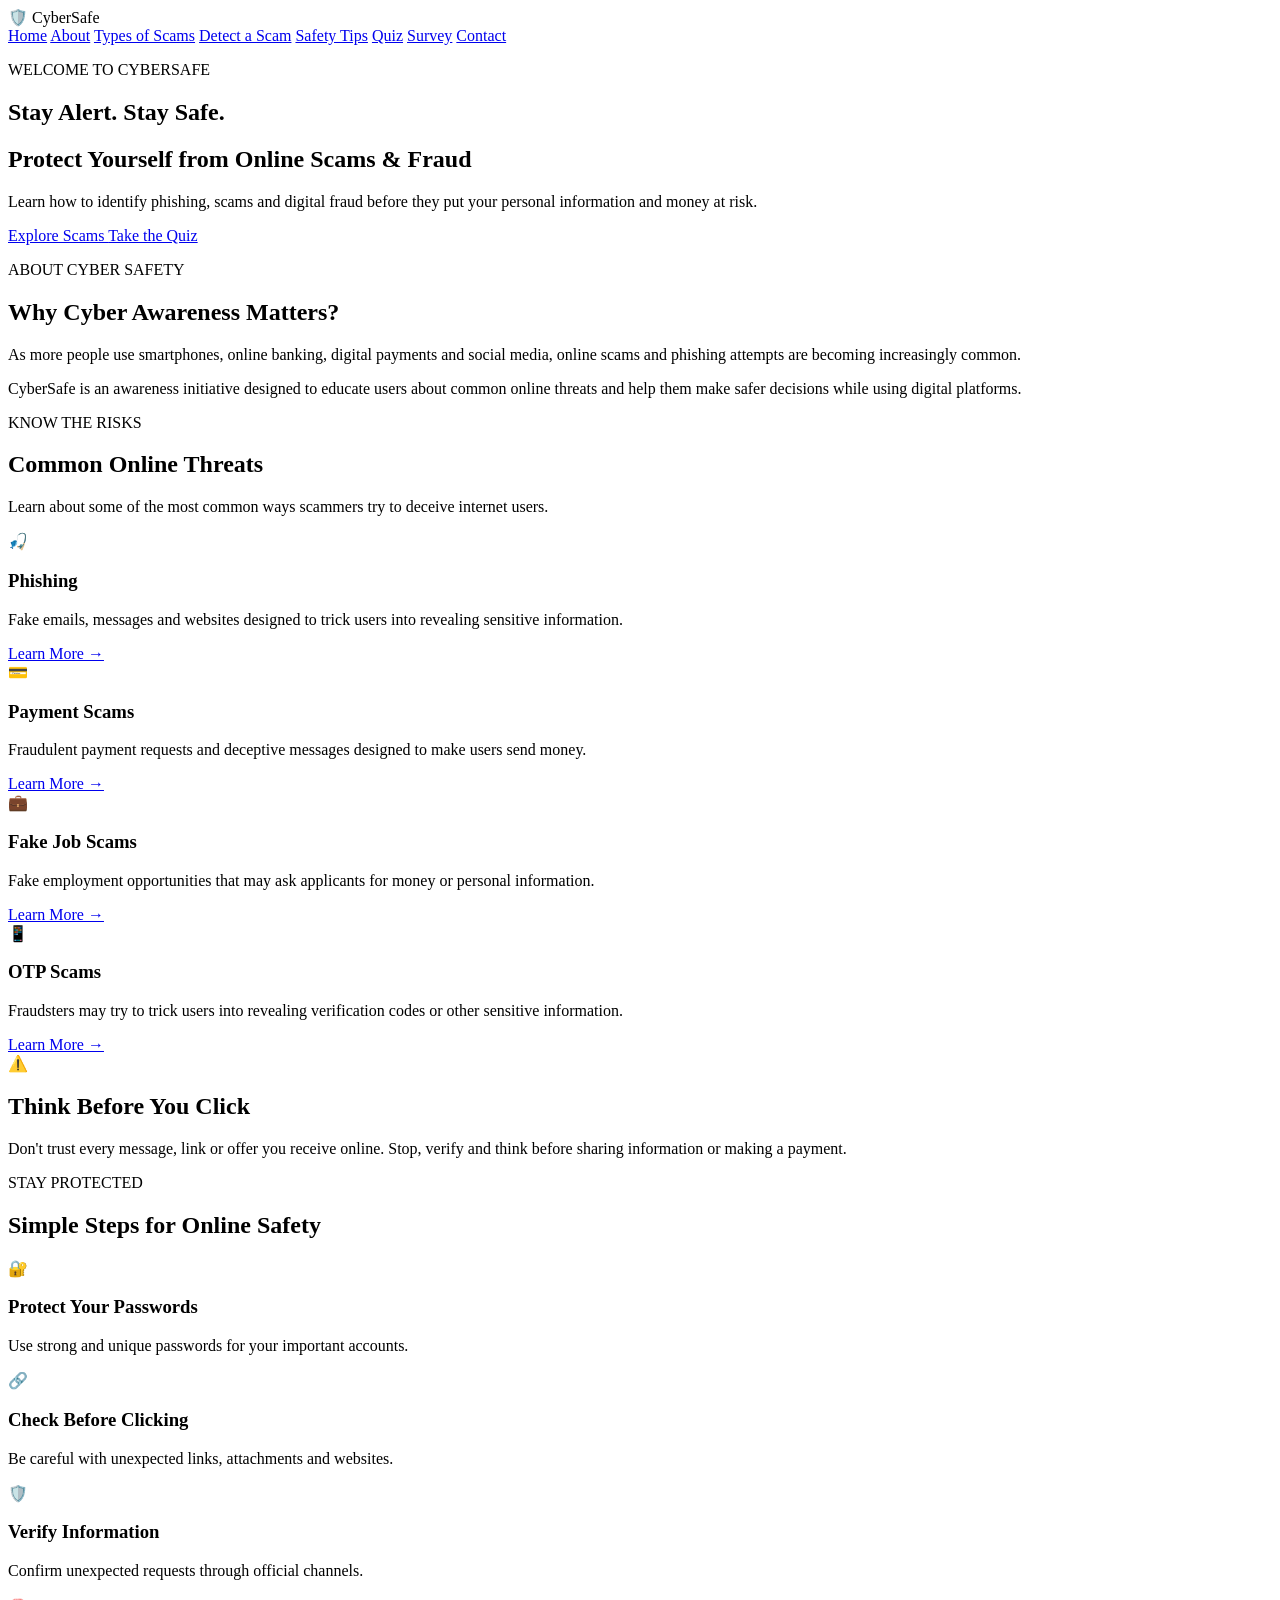
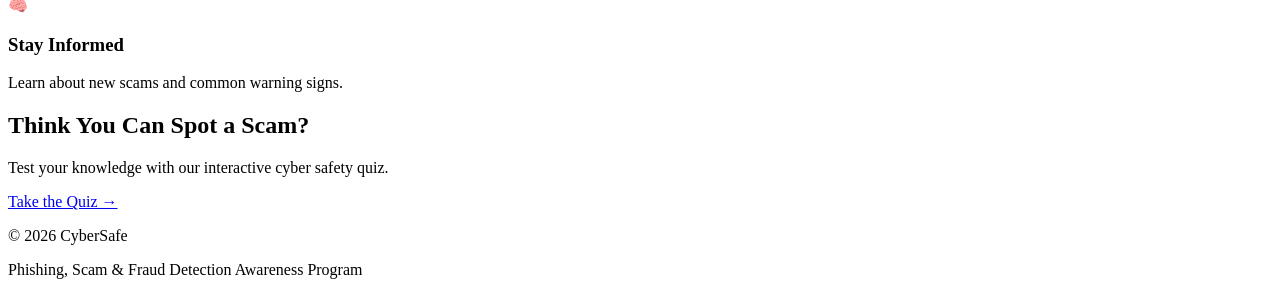
==== index.html @ 7691eb2a "Add files via upload" ====
<!DOCTYPE html>
<html>

<head>
    <title>CyberSafe - Online Fraud Awareness</title>

    <link rel="stylesheet" href="css/style.css">
</head>

<body>

    <!-- Navigation Bar -->

    <nav>

        <div class="logo">
            🛡️ CyberSafe
        </div>

        <div class="menu">

            <a href="index.html">Home</a>
            <a href="about.html">About</a>
            <a href="scams.html">Types of Scams</a>
            <a href="detect.html">Detect a Scam</a>
            <a href="safety.html">Safety Tips</a>
            <a href="quiz.html">Quiz</a>
            <a href="survey.html">Survey</a>
            <a href="contact.html">Contact</a>

        </div>

    </nav>


    <!-- Hero Section -->

    <section class="hero">

        <div class="hero-content">

            <p class="welcome-text">
                WELCOME TO CYBERSAFE
            </p>

            <h1>
                Stay Alert. Stay Safe.
            </h1>

            <h2>
                Protect Yourself from Online Scams & Fraud
            </h2>

            <p>
                Learn how to identify phishing, scams and digital fraud
                before they put your personal information and money at risk.
            </p>


            <div class="buttons">

                <a href="scams.html" class="btn">
                    Explore Scams
                </a>

                <a href="quiz.html" class="btn second-btn">
                    Take the Quiz
                </a>

            </div>

        </div>

    </section>



    <!-- Introduction -->

    <section class="intro">

        <p class="section-label">
            ABOUT CYBER SAFETY
        </p>

        <h2>
            Why Cyber Awareness Matters?
        </h2>

        <p>
            As more people use smartphones, online banking, digital payments
            and social media, online scams and phishing attempts are becoming
            increasingly common.
        </p>

        <p>
            CyberSafe is an awareness initiative designed to educate users
            about common online threats and help them make safer decisions
            while using digital platforms.
        </p>

    </section>



    <!-- Common Threats -->

    <section class="threat-section">

        <p class="section-label">
            KNOW THE RISKS
        </p>

        <h2>
            Common Online Threats
        </h2>

        <p class="section-description">
            Learn about some of the most common ways scammers try to deceive
            internet users.
        </p>


        <div class="threat-container">


            <div class="threat-card">

                <div class="threat-icon">
                    🎣
                </div>

                <h3>
                    Phishing
                </h3>

                <p>
                    Fake emails, messages and websites designed to trick
                    users into revealing sensitive information.
                </p>

                <a href="scams.html">
                    Learn More →
                </a>

            </div>



            <div class="threat-card">

                <div class="threat-icon">
                    💳
                </div>

                <h3>
                    Payment Scams
                </h3>

                <p>
                    Fraudulent payment requests and deceptive messages
                    designed to make users send money.
                </p>

                <a href="scams.html">
                    Learn More →
                </a>

            </div>



            <div class="threat-card">

                <div class="threat-icon">
                    💼
                </div>

                <h3>
                    Fake Job Scams
                </h3>

                <p>
                    Fake employment opportunities that may ask applicants
                    for money or personal information.
                </p>

                <a href="scams.html">
                    Learn More →
                </a>

            </div>



            <div class="threat-card">

                <div class="threat-icon">
                    📱
                </div>

                <h3>
                    OTP Scams
                </h3>

                <p>
                    Fraudsters may try to trick users into revealing
                    verification codes or other sensitive information.
                </p>

                <a href="scams.html">
                    Learn More →
                </a>

            </div>

        </div>

    </section>



    <!-- Warning Section -->

    <section class="warning-section">

        <div class="warning-content">

            <div class="warning-icon">
                ⚠️
            </div>

            <div>

                <h2>
                    Think Before You Click
                </h2>

                <p>
                    Don't trust every message, link or offer you receive
                    online. Stop, verify and think before sharing information
                    or making a payment.
                </p>

            </div>

        </div>

    </section>



    <!-- Safety Features -->

    <section class="features">

        <p class="section-label">
            STAY PROTECTED
        </p>

        <h2>
            Simple Steps for Online Safety
        </h2>


        <div class="feature-container">


            <div class="feature-card">

                <span>🔐</span>

                <h3>
                    Protect Your Passwords
                </h3>

                <p>
                    Use strong and unique passwords for your important accounts.
                </p>

            </div>



            <div class="feature-card">

                <span>🔗</span>

                <h3>
                    Check Before Clicking
                </h3>

                <p>
                    Be careful with unexpected links, attachments and websites.
                </p>

            </div>



            <div class="feature-card">

                <span>🛡️</span>

                <h3>
                    Verify Information
                </h3>

                <p>
                    Confirm unexpected requests through official channels.
                </p>

            </div>



            <div class="feature-card">

                <span>🧠</span>

                <h3>
                    Stay Informed
                </h3>

                <p>
                    Learn about new scams and common warning signs.
                </p>

            </div>

        </div>

    </section>



    <!-- Call To Action -->

    <section class="cta">

        <h2>
            Think You Can Spot a Scam?
        </h2>

        <p>
            Test your knowledge with our interactive cyber safety quiz.
        </p>

        <a href="quiz.html" class="btn">
            Take the Quiz →
        </a>

    </section>



    <!-- Footer -->

    <footer>

        <p>
            © 2026 CyberSafe
        </p>

        <p>
            Phishing, Scam & Fraud Detection Awareness Program
        </p>

    </footer>


</body>

</html>
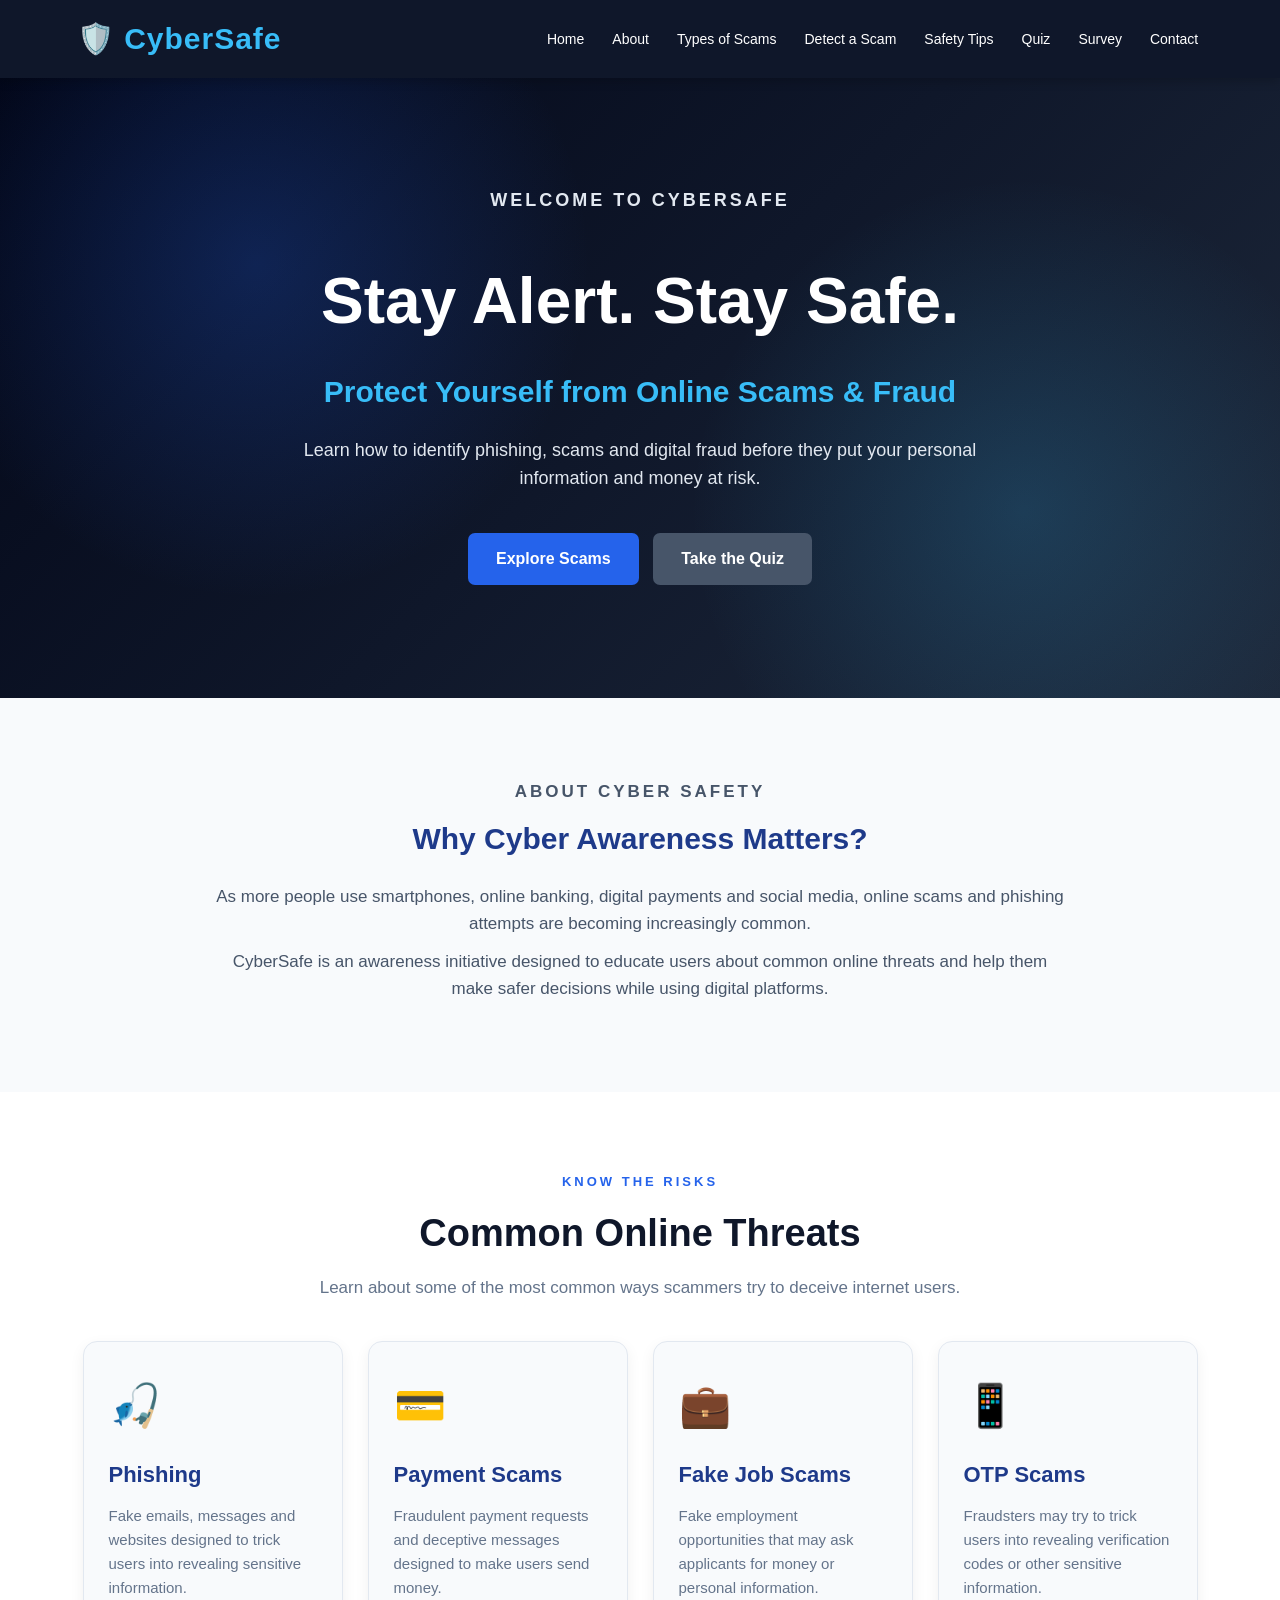
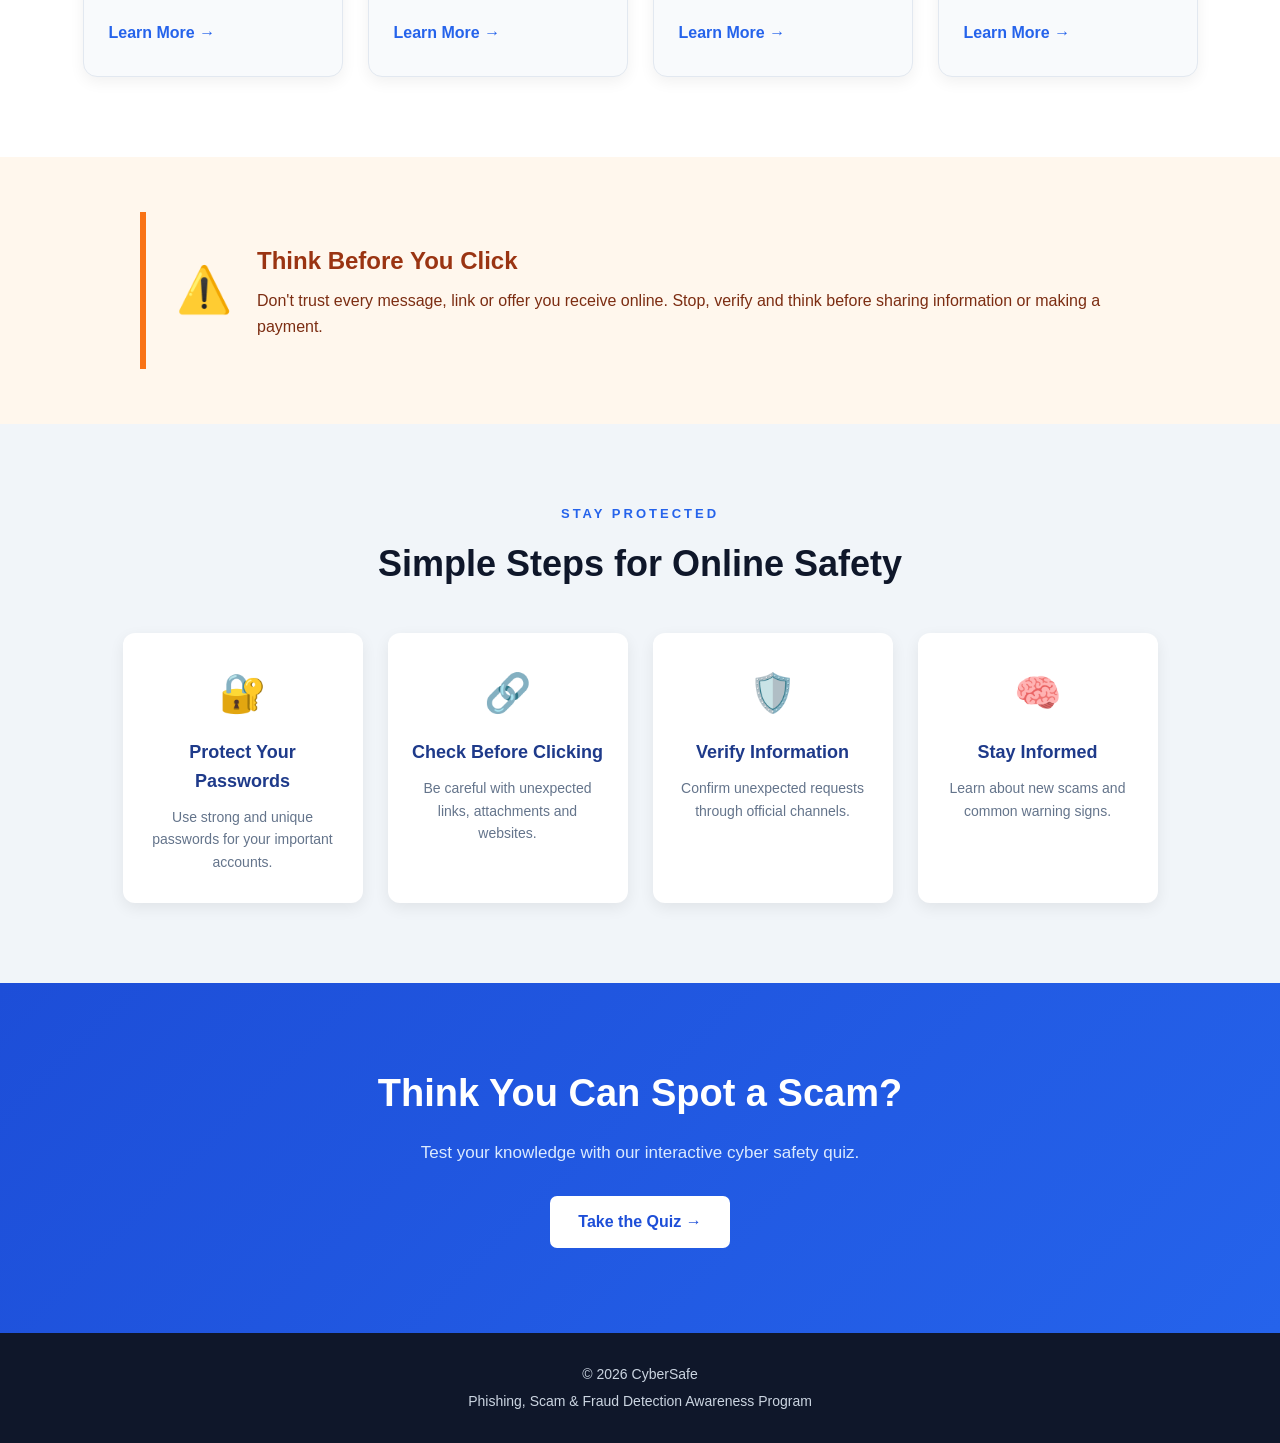
==== commit 231e634b: "Update index.html" ====
--- a/index.html
+++ b/index.html
@@ -1,10 +1,11 @@
 <!DOCTYPE html>
+
 <html>
 
 <head>
     <title>CyberSafe - Online Fraud Awareness</title>
 
-    <link rel="stylesheet" href="css/style.css">
+    <link rel="stylesheet" href="style.css">
 </head>
 
 <body>
@@ -371,4 +372,4 @@
 
 </body>
 
-</html>+</html>
--- a/style.css
+++ b/style.css
@@ -0,0 +1,1632 @@
+/* =====================================================
+   CYBERSAFE
+   PHISHING, SCAM & FRAUD DETECTION AWARENESS PROGRAM
+   MAIN STYLE SHEET
+   ===================================================== */
+
+
+/* =====================================================
+   1. GENERAL
+   ===================================================== */
+
+* {
+    margin: 0;
+    padding: 0;
+    box-sizing: border-box;
+}
+
+html {
+    scroll-behavior: smooth;
+}
+
+body {
+    font-family: Arial, sans-serif;
+    line-height: 1.6;
+    background-color: #f8fafc;
+    color: #1e293b;
+}
+
+a {
+    text-decoration: none;
+}
+
+button,
+input,
+textarea {
+    font-family: Arial, sans-serif;
+}
+
+
+/* =====================================================
+   2. NAVIGATION BAR
+   ===================================================== */
+
+nav {
+    width: 100%;
+    min-height: 75px;
+
+    display: flex;
+    justify-content: space-between;
+    align-items: center;
+
+    padding: 15px 6%;
+
+    background-color: #0f172a;
+
+    position: sticky;
+    top: 0;
+
+    z-index: 1000;
+
+    box-shadow: 0 3px 10px rgba(0, 0, 0, 0.2);
+}
+
+
+/* Logo */
+
+.logo {
+    font-size: 30px;
+    font-weight: bold;
+
+    color: #38bdf8;
+
+    letter-spacing: 1px;
+}
+
+
+/* Menu */
+
+.menu {
+    display: flex;
+    align-items: center;
+
+    gap: 18px;
+}
+
+.menu a {
+    color: white;
+
+    font-size: 14px;
+    font-weight: 500;
+
+    padding: 8px 5px;
+
+    transition: 0.3s;
+}
+
+.menu a:hover {
+    color: #38bdf8;
+}
+
+
+/* =====================================================
+   3. HOME PAGE - HERO
+   ===================================================== */
+
+.hero {
+    min-height: 620px;
+
+    display: flex;
+    justify-content: center;
+    align-items: center;
+
+    text-align: center;
+
+    padding: 60px 20px;
+
+    background:
+        radial-gradient(
+            circle at 20% 30%,
+            rgba(37, 99, 235, 0.25),
+            transparent 30%
+        ),
+        radial-gradient(
+            circle at 80% 70%,
+            rgba(56, 189, 248, 0.18),
+            transparent 30%
+        ),
+        linear-gradient(
+            135deg,
+            #020617,
+            #0f172a,
+            #1e293b
+        );
+}
+
+.hero-content {
+    max-width: 850px;
+    color: white;
+}
+
+
+/* Welcome Text */
+
+.welcome-text {
+    color: #38bdf8;
+
+    font-size: 14px;
+
+    font-weight: bold;
+
+    letter-spacing: 3px;
+
+    margin-bottom: 15px;
+}
+
+
+/* Hero Heading */
+
+.hero h1 {
+    font-size: 64px;
+
+    margin-bottom: 15px;
+
+    font-weight: 700;
+}
+
+.hero h2 {
+    font-size: 30px;
+
+    margin-bottom: 20px;
+
+    color: #38bdf8;
+}
+
+.hero p {
+    max-width: 700px;
+
+    margin: 0 auto 35px;
+
+    font-size: 18px;
+
+    color: #e2e8f0;
+}
+
+
+/* =====================================================
+   4. BUTTONS
+   ===================================================== */
+
+.buttons {
+    margin-top: 20px;
+}
+
+.btn {
+    display: inline-block;
+
+    padding: 13px 28px;
+
+    margin: 5px;
+
+    background-color: #2563eb;
+
+    color: white;
+
+    border-radius: 7px;
+
+    font-weight: bold;
+
+    transition: 0.3s;
+}
+
+.btn:hover {
+    background-color: #1d4ed8;
+
+    transform: translateY(-2px);
+}
+
+.second-btn {
+    background-color: #475569;
+}
+
+.second-btn:hover {
+    background-color: #334155;
+}
+
+
+/* =====================================================
+   5. INTRODUCTION SECTION
+   ===================================================== */
+
+.intro {
+    max-width: 1100px;
+
+    margin: auto;
+
+    padding: 80px 30px;
+
+    text-align: center;
+}
+
+.intro h1 {
+    font-size: 42px;
+
+    margin-bottom: 20px;
+
+    color: #0f172a;
+}
+
+.intro h2 {
+    font-size: 30px;
+
+    margin-bottom: 20px;
+
+    color: #1e3a8a;
+}
+
+.intro p {
+    max-width: 850px;
+
+    margin: 0 auto 10px;
+
+    font-size: 17px;
+
+    color: #475569;
+}
+
+
+/* Section Label */
+
+.section-label {
+    color: #2563eb;
+
+    font-size: 13px;
+
+    font-weight: bold;
+
+    letter-spacing: 3px;
+
+    margin-bottom: 10px;
+}
+
+
+/* =====================================================
+   6. HOME - COMMON THREATS
+   ===================================================== */
+
+.threat-section {
+    padding: 80px 6%;
+
+    text-align: center;
+
+    background-color: #ffffff;
+}
+
+.threat-section h2 {
+    font-size: 38px;
+
+    color: #0f172a;
+
+    margin-bottom: 10px;
+}
+
+.section-description {
+    color: #64748b;
+
+    margin-bottom: 40px;
+
+    font-size: 17px;
+}
+
+
+/* Threat Container */
+
+.threat-container {
+    max-width: 1200px;
+
+    margin: auto;
+
+    display: flex;
+
+    justify-content: center;
+
+    gap: 25px;
+
+    flex-wrap: wrap;
+}
+
+
+/* Threat Card */
+
+.threat-card {
+    width: 260px;
+
+    min-height: 300px;
+
+    padding: 30px 25px;
+
+    background-color: #f8fafc;
+
+    border: 1px solid #e2e8f0;
+
+    border-radius: 14px;
+
+    text-align: left;
+
+    transition: 0.3s;
+
+    box-shadow: 0 5px 15px rgba(0, 0, 0, 0.06);
+}
+
+.threat-card:hover {
+    transform: translateY(-10px);
+
+    border-color: #38bdf8;
+
+    box-shadow: 0 15px 30px rgba(0, 0, 0, 0.12);
+}
+
+.threat-icon {
+    font-size: 42px;
+
+    margin-bottom: 18px;
+}
+
+.threat-card h3 {
+    font-size: 22px;
+
+    color: #1e3a8a;
+
+    margin-bottom: 12px;
+}
+
+.threat-card p {
+    font-size: 15px;
+
+    color: #64748b;
+
+    margin-bottom: 20px;
+}
+
+.threat-card a {
+    color: #2563eb;
+
+    font-weight: bold;
+}
+
+.threat-card a:hover {
+    color: #1d4ed8;
+}
+
+
+/* =====================================================
+   7. HOME - WARNING SECTION
+   ===================================================== */
+
+.warning-section {
+    padding: 55px 8%;
+
+    background-color: #fff7ed;
+}
+
+.warning-content {
+    max-width: 1000px;
+
+    margin: auto;
+
+    display: flex;
+
+    align-items: center;
+
+    gap: 25px;
+
+    padding: 30px;
+
+    border-left: 6px solid #f97316;
+}
+
+.warning-icon {
+    font-size: 45px;
+}
+
+.warning-content h2 {
+    color: #9a3412;
+
+    margin-bottom: 8px;
+}
+
+.warning-content p {
+    color: #7c2d12;
+
+    font-size: 16px;
+}
+
+
+/* =====================================================
+   8. HOME - SAFETY FEATURES
+   ===================================================== */
+
+.features {
+    padding: 80px 6%;
+
+    text-align: center;
+
+    background-color: #f1f5f9;
+}
+
+.features h2 {
+    font-size: 36px;
+
+    color: #0f172a;
+
+    margin-bottom: 40px;
+}
+
+.feature-container {
+    max-width: 1100px;
+
+    margin: auto;
+
+    display: flex;
+
+    justify-content: center;
+
+    gap: 25px;
+
+    flex-wrap: wrap;
+}
+
+.feature-card {
+    width: 240px;
+
+    padding: 30px 20px;
+
+    background-color: white;
+
+    border-radius: 12px;
+
+    box-shadow: 0 5px 15px rgba(0, 0, 0, 0.07);
+
+    transition: 0.3s;
+}
+
+.feature-card:hover {
+    transform: translateY(-7px);
+}
+
+.feature-card span {
+    font-size: 38px;
+
+    display: block;
+
+    margin-bottom: 15px;
+}
+
+.feature-card h3 {
+    font-size: 18px;
+
+    color: #1e3a8a;
+
+    margin-bottom: 10px;
+}
+
+.feature-card p {
+    font-size: 14px;
+
+    color: #64748b;
+}
+
+
+/* =====================================================
+   9. CALL TO ACTION
+   ===================================================== */
+
+.cta {
+    padding: 80px 20px;
+
+    text-align: center;
+
+    background:
+        linear-gradient(
+            135deg,
+            #1d4ed8,
+            #2563eb
+        );
+
+    color: white;
+}
+
+.cta h2 {
+    font-size: 38px;
+
+    margin-bottom: 15px;
+}
+
+.cta p {
+    font-size: 17px;
+
+    margin-bottom: 25px;
+
+    color: #dbeafe;
+}
+
+.cta .btn {
+    background-color: white;
+
+    color: #1d4ed8;
+}
+
+.cta .btn:hover {
+    background-color: #e0f2fe;
+}
+
+
+/* =====================================================
+   10. INNER PAGE HEADER
+   ===================================================== */
+
+.page-header {
+    padding: 75px 20px;
+
+    text-align: center;
+
+    background:
+        linear-gradient(
+            135deg,
+            #0f172a,
+            #1e3a8a
+        );
+
+    color: white;
+}
+
+.page-header p:first-child {
+    color: #38bdf8;
+
+    font-size: 13px;
+
+    font-weight: bold;
+
+    letter-spacing: 3px;
+}
+
+.page-header h1 {
+    font-size: 45px;
+
+    margin: 15px 0;
+}
+
+.page-header p:last-child {
+    color: #dbeafe;
+
+    font-size: 17px;
+}
+
+
+/* =====================================================
+   11. ABOUT PAGE - OBJECTIVES
+   ===================================================== */
+
+.objective-list {
+    max-width: 1100px;
+
+    margin: 35px auto;
+
+    display: flex;
+
+    justify-content: center;
+
+    gap: 20px;
+
+    flex-wrap: wrap;
+}
+
+.objective-card {
+    width: 240px;
+
+    padding: 25px;
+
+    background-color: #f8fafc;
+
+    border-radius: 12px;
+
+    border: 1px solid #e2e8f0;
+
+    transition: 0.3s;
+}
+
+.objective-card:hover {
+    transform: translateY(-6px);
+
+    box-shadow: 0 10px 20px rgba(0, 0, 0, 0.1);
+}
+
+.objective-card span {
+    font-size: 35px;
+}
+
+.objective-card h3 {
+    color: #1e3a8a;
+
+    margin: 12px 0;
+}
+
+.objective-card p {
+    font-size: 14px;
+}
+
+
+/* =====================================================
+   12. TYPES OF SCAMS
+   ===================================================== */
+
+.scam-section {
+    max-width: 1200px;
+
+    margin: auto;
+
+    padding: 70px 20px;
+
+    display: grid;
+
+    grid-template-columns: repeat(2, 1fr);
+
+    gap: 25px;
+}
+
+.scam-card {
+    padding: 30px;
+
+    background-color: white;
+
+    border-radius: 14px;
+
+    border: 1px solid #e2e8f0;
+
+    box-shadow: 0 5px 15px rgba(0, 0, 0, 0.07);
+
+    transition: 0.3s;
+}
+
+.scam-card:hover {
+    transform: translateY(-6px);
+
+    border-color: #38bdf8;
+}
+
+.scam-icon {
+    font-size: 45px;
+
+    margin-bottom: 10px;
+}
+
+.scam-card h2 {
+    color: #1e3a8a;
+
+    margin-bottom: 20px;
+}
+
+.scam-card h3 {
+    color: #334155;
+
+    margin-top: 15px;
+
+    margin-bottom: 7px;
+}
+
+.scam-card p {
+    color: #64748b;
+}
+
+.scam-card ul {
+    padding-left: 20px;
+
+    color: #64748b;
+}
+
+.scam-card li {
+    margin: 7px 0;
+}
+
+
+/* =====================================================
+   13. SCAM DETECTOR
+   ===================================================== */
+
+.detector-section {
+    max-width: 1100px;
+
+    margin: auto;
+
+    padding: 70px 20px;
+
+    display: grid;
+
+    grid-template-columns: 2fr 1fr;
+
+    gap: 30px;
+}
+
+.detector-box {
+    background-color: white;
+
+    padding: 35px;
+
+    border-radius: 14px;
+
+    box-shadow: 0 8px 25px rgba(0, 0, 0, 0.08);
+}
+
+.message-label {
+    color: #2563eb;
+
+    font-weight: bold;
+
+    margin-bottom: 15px;
+}
+
+.fake-message {
+    padding: 25px;
+
+    background-color: #f8fafc;
+
+    border: 1px solid #cbd5e1;
+
+    border-radius: 10px;
+
+    margin-bottom: 25px;
+}
+
+.fake-message p {
+    margin-bottom: 10px;
+}
+
+.fake-link {
+    color: #dc2626;
+
+    font-weight: bold;
+}
+
+.detector-buttons {
+    display: flex;
+
+    gap: 15px;
+}
+
+.detector-buttons button {
+    padding: 13px 25px;
+
+    border: none;
+
+    border-radius: 7px;
+
+    cursor: pointer;
+
+    font-weight: bold;
+
+    background-color: #2563eb;
+
+    color: white;
+
+    transition: 0.3s;
+}
+
+.detector-buttons button:hover {
+    background-color: #1d4ed8;
+
+    transform: translateY(-2px);
+}
+
+#detector-result {
+    margin-top: 25px;
+}
+
+.correct-result,
+.wrong-result {
+    padding: 18px;
+
+    border-radius: 8px;
+
+    font-weight: bold;
+}
+
+.correct-result {
+    background-color: #dcfce7;
+
+    color: #166534;
+}
+
+.wrong-result {
+    background-color: #fee2e2;
+
+    color: #991b1b;
+}
+
+
+/* Warning List */
+
+.warning-list {
+    padding: 30px;
+
+    background-color: #fff7ed;
+
+    border-radius: 14px;
+}
+
+.warning-list h2 {
+    color: #9a3412;
+
+    margin-bottom: 20px;
+}
+
+.warning-item {
+    padding: 12px;
+
+    margin: 10px 0;
+
+    background-color: white;
+
+    border-radius: 7px;
+}
+
+
+/* =====================================================
+   14. SAFETY TIPS
+   ===================================================== */
+
+.safety-section {
+    max-width: 1100px;
+
+    margin: auto;
+
+    padding: 70px 20px;
+
+    display: grid;
+
+    grid-template-columns: repeat(3, 1fr);
+
+    gap: 25px;
+}
+
+.safety-card {
+    padding: 30px;
+
+    background-color: white;
+
+    border-radius: 14px;
+
+    text-align: center;
+
+    border: 1px solid #e2e8f0;
+
+    box-shadow: 0 5px 15px rgba(0, 0, 0, 0.06);
+
+    transition: 0.3s;
+}
+
+.safety-card:hover {
+    transform: translateY(-7px);
+
+    border-color: #38bdf8;
+}
+
+.safety-card span {
+    font-size: 42px;
+}
+
+.safety-card h2 {
+    font-size: 20px;
+
+    color: #1e3a8a;
+
+    margin: 15px 0;
+}
+
+.safety-card p {
+    color: #64748b;
+}
+
+
+/* =====================================================
+   15. DO & DON'T
+   ===================================================== */
+
+.do-dont-section {
+    max-width: 1000px;
+
+    margin: auto;
+
+    padding: 50px 20px 80px;
+
+    display: grid;
+
+    grid-template-columns: 1fr 1fr;
+
+    gap: 25px;
+}
+
+.do-box,
+.dont-box {
+    padding: 30px;
+
+    border-radius: 12px;
+}
+
+.do-box {
+    background-color: #ecfdf5;
+}
+
+.dont-box {
+    background-color: #fef2f2;
+}
+
+.do-box h2 {
+    color: #166534;
+}
+
+.dont-box h2 {
+    color: #991b1b;
+}
+
+.do-box li,
+.dont-box li {
+    margin: 12px 0;
+}
+
+
+/* =====================================================
+   16. QUIZ
+   ===================================================== */
+
+.quiz-section {
+    padding: 70px 20px;
+}
+
+.quiz-container {
+    max-width: 800px;
+
+    margin: auto;
+}
+
+.question {
+    background-color: white;
+
+    padding: 30px;
+
+    margin-bottom: 25px;
+
+    border-radius: 12px;
+
+    box-shadow: 0 5px 15px rgba(0, 0, 0, 0.07);
+}
+
+.question h2 {
+    font-size: 21px;
+
+    color: #1e3a8a;
+
+    margin-bottom: 20px;
+}
+
+.question label {
+    display: block;
+
+    padding: 13px;
+
+    margin: 8px 0;
+
+    background-color: #f8fafc;
+
+    border-radius: 7px;
+
+    cursor: pointer;
+
+    transition: 0.3s;
+}
+
+.question label:hover {
+    background-color: #e0f2fe;
+}
+
+.question input {
+    margin-right: 10px;
+}
+
+.quiz-submit {
+    width: 100%;
+
+    padding: 15px;
+
+    border: none;
+
+    border-radius: 8px;
+
+    background-color: #2563eb;
+
+    color: white;
+
+    font-size: 17px;
+
+    font-weight: bold;
+
+    cursor: pointer;
+
+    transition: 0.3s;
+}
+
+.quiz-submit:hover {
+    background-color: #1d4ed8;
+
+    transform: translateY(-2px);
+}
+
+#quiz-result {
+    margin-top: 30px;
+
+    padding: 30px;
+
+    background-color: #eff6ff;
+
+    border-radius: 12px;
+
+    text-align: center;
+
+    color: #1e3a8a;
+}
+
+
+/* =====================================================
+   17. OLD / SIMPLE QUIZ SUPPORT
+   ===================================================== */
+
+.quiz-box {
+    max-width: 750px;
+
+    margin: 30px auto;
+
+    padding: 35px;
+
+    background-color: white;
+
+    border-radius: 12px;
+
+    box-shadow: 0 8px 25px rgba(0, 0, 0, 0.1);
+
+    text-align: left;
+}
+
+.quiz-box h3 {
+    color: #1e3a8a;
+
+    font-size: 25px;
+
+    margin-bottom: 15px;
+}
+
+.quiz-box p {
+    margin-bottom: 20px;
+}
+
+.quiz-box button {
+    display: block;
+
+    width: 100%;
+
+    padding: 13px;
+
+    margin: 12px 0;
+
+    border: none;
+
+    border-radius: 6px;
+
+    background-color: #2563eb;
+
+    color: white;
+
+    font-size: 15px;
+
+    cursor: pointer;
+
+    transition: 0.3s;
+}
+
+.quiz-box button:hover {
+    background-color: #1d4ed8;
+
+    transform: translateX(4px);
+}
+
+#result {
+    margin-top: 25px;
+
+    padding: 15px;
+
+    border-radius: 6px;
+
+    font-weight: bold;
+
+    background-color: #f1f5f9;
+}
+
+
+/* =====================================================
+   18. SURVEY
+   ===================================================== */
+
+.survey-section {
+    padding: 80px 20px;
+}
+
+.survey-box {
+    max-width: 750px;
+
+    margin: auto;
+
+    padding: 50px;
+
+    text-align: center;
+
+    background-color: white;
+
+    border-radius: 15px;
+
+    box-shadow: 0 8px 25px rgba(0, 0, 0, 0.08);
+}
+
+.survey-icon {
+    font-size: 55px;
+
+    margin-bottom: 15px;
+}
+
+.survey-box h2 {
+    color: #1e3a8a;
+
+    margin-bottom: 15px;
+}
+
+.survey-box p {
+    color: #64748b;
+
+    margin-bottom: 15px;
+}
+
+
+/* =====================================================
+   19. CONTACT
+   ===================================================== */
+
+.contact-section {
+    max-width: 1100px;
+
+    margin: auto;
+
+    padding: 70px 20px;
+
+    display: grid;
+
+    grid-template-columns: 1fr 1fr;
+
+    gap: 40px;
+}
+
+.contact-info {
+    padding: 30px;
+}
+
+.contact-info h2 {
+    color: #1e3a8a;
+
+    margin-bottom: 20px;
+}
+
+.contact-info > p {
+    color: #64748b;
+
+    margin-bottom: 30px;
+}
+
+.contact-item {
+    padding: 20px;
+
+    margin: 15px 0;
+
+    background-color: #f8fafc;
+
+    border-radius: 10px;
+}
+
+.contact-item strong {
+    display: block;
+
+    margin: 5px 0;
+
+    color: #334155;
+}
+
+.contact-item p {
+    color: #64748b;
+
+    font-size: 14px;
+}
+
+.contact-form {
+    margin: 0;
+
+    width: 100%;
+}
+
+
+/* =====================================================
+   20. GENERAL FORM
+   ===================================================== */
+
+form {
+    max-width: 650px;
+
+    margin: 30px auto;
+
+    padding: 35px;
+
+    background-color: white;
+
+    border-radius: 12px;
+
+    box-shadow: 0 8px 25px rgba(0, 0, 0, 0.1);
+
+    text-align: left;
+}
+
+form label {
+    display: block;
+
+    font-weight: bold;
+
+    color: #334155;
+
+    margin-top: 12px;
+}
+
+form input,
+form textarea {
+    width: 100%;
+
+    padding: 12px;
+
+    margin-top: 7px;
+
+    border: 1px solid #cbd5e1;
+
+    border-radius: 6px;
+
+    font-size: 15px;
+
+    outline: none;
+
+    transition: 0.3s;
+}
+
+form input:focus,
+form textarea:focus {
+    border-color: #2563eb;
+
+    box-shadow: 0 0 5px rgba(37, 99, 235, 0.2);
+}
+
+form textarea {
+    resize: vertical;
+}
+
+form button {
+    padding: 12px 25px;
+
+    margin-top: 20px;
+
+    border: none;
+
+    border-radius: 6px;
+
+    background-color: #2563eb;
+
+    color: white;
+
+    font-size: 15px;
+
+    font-weight: bold;
+
+    cursor: pointer;
+
+    transition: 0.3s;
+}
+
+form button:hover {
+    background-color: #1d4ed8;
+}
+
+
+/* =====================================================
+   21. FOOTER
+   ===================================================== */
+
+footer {
+    padding: 25px 15px;
+
+    text-align: center;
+
+    background-color: #0f172a;
+
+    color: #cbd5e1;
+
+    font-size: 14px;
+}
+
+footer p {
+    margin: 5px 0;
+}
+
+
+/* =====================================================
+   22. RESPONSIVE - TABLET
+   ===================================================== */
+
+@media (max-width: 1000px) {
+
+    nav {
+        flex-direction: column;
+
+        gap: 15px;
+
+        padding: 18px 20px;
+    }
+
+    .menu {
+        flex-wrap: wrap;
+
+        justify-content: center;
+
+        gap: 10px;
+    }
+
+    .hero h1 {
+        font-size: 48px;
+    }
+
+    .hero h2 {
+        font-size: 25px;
+    }
+
+    .scam-section {
+        grid-template-columns: 1fr;
+    }
+
+    .safety-section {
+        grid-template-columns: repeat(2, 1fr);
+    }
+
+    .contact-section {
+        grid-template-columns: 1fr;
+    }
+}
+
+
+/* =====================================================
+   23. RESPONSIVE - MOBILE
+   ===================================================== */
+
+@media (max-width: 600px) {
+
+    nav {
+        position: relative;
+
+        padding: 18px 15px;
+    }
+
+    .logo {
+        font-size: 26px;
+    }
+
+    .menu {
+        flex-direction: column;
+
+        width: 100%;
+
+        gap: 5px;
+    }
+
+    .menu a {
+        display: block;
+
+        width: 100%;
+
+        text-align: center;
+
+        padding: 7px;
+    }
+
+
+    /* Hero */
+
+    .hero {
+        min-height: 500px;
+
+        padding: 40px 20px;
+    }
+
+    .hero h1 {
+        font-size: 40px;
+    }
+
+    .hero h2 {
+        font-size: 22px;
+    }
+
+    .hero p {
+        font-size: 16px;
+    }
+
+
+    /* Buttons */
+
+    .btn {
+        display: block;
+
+        max-width: 250px;
+
+        margin: 10px auto;
+    }
+
+
+    /* Intro */
+
+    .intro {
+        padding: 55px 20px;
+    }
+
+    .intro h1 {
+        font-size: 32px;
+    }
+
+    .intro h2 {
+        font-size: 25px;
+    }
+
+
+    /* Threats */
+
+    .threat-section {
+        padding: 60px 20px;
+    }
+
+    .threat-section h2 {
+        font-size: 30px;
+    }
+
+    .threat-card {
+        width: 100%;
+
+        max-width: 350px;
+    }
+
+
+    /* Warning */
+
+    .warning-content {
+        flex-direction: column;
+
+        text-align: center;
+
+        border-left: none;
+
+        border-top: 5px solid #f97316;
+    }
+
+
+    /* Features */
+
+    .features {
+        padding: 60px 20px;
+    }
+
+    .features h2 {
+        font-size: 30px;
+    }
+
+    .feature-card {
+        width: 100%;
+
+        max-width: 350px;
+    }
+
+
+    /* Page Header */
+
+    .page-header {
+        padding: 60px 20px;
+    }
+
+    .page-header h1 {
+        font-size: 35px;
+    }
+
+
+    /* Scam Cards */
+
+    .scam-section {
+        grid-template-columns: 1fr;
+
+        padding: 50px 20px;
+    }
+
+
+    /* Detector */
+
+    .detector-section {
+        grid-template-columns: 1fr;
+
+        padding: 50px 20px;
+    }
+
+    .detector-buttons {
+        flex-direction: column;
+    }
+
+    .detector-buttons button {
+        width: 100%;
+    }
+
+
+    /* Safety */
+
+    .safety-section {
+        grid-template-columns: 1fr;
+
+        padding: 50px 20px;
+    }
+
+
+    /* Do & Don't */
+
+    .do-dont-section {
+        grid-template-columns: 1fr;
+
+        padding: 40px 20px 60px;
+    }
+
+
+    /* Quiz */
+
+    .quiz-section {
+        padding: 50px 15px;
+    }
+
+    .question {
+        padding: 22px;
+    }
+
+    .quiz-box {
+        padding: 25px 18px;
+    }
+
+
+    /* Survey */
+
+    .survey-section {
+        padding: 60px 15px;
+    }
+
+    .survey-box {
+        padding: 30px 20px;
+    }
+
+
+    /* Contact */
+
+    .contact-section {
+        grid-template-columns: 1fr;
+
+        padding: 50px 15px;
+    }
+
+    .contact-info {
+        padding: 10px;
+    }
+
+
+    /* Forms */
+
+    form {
+        padding: 25px 18px;
+    }
+
+}
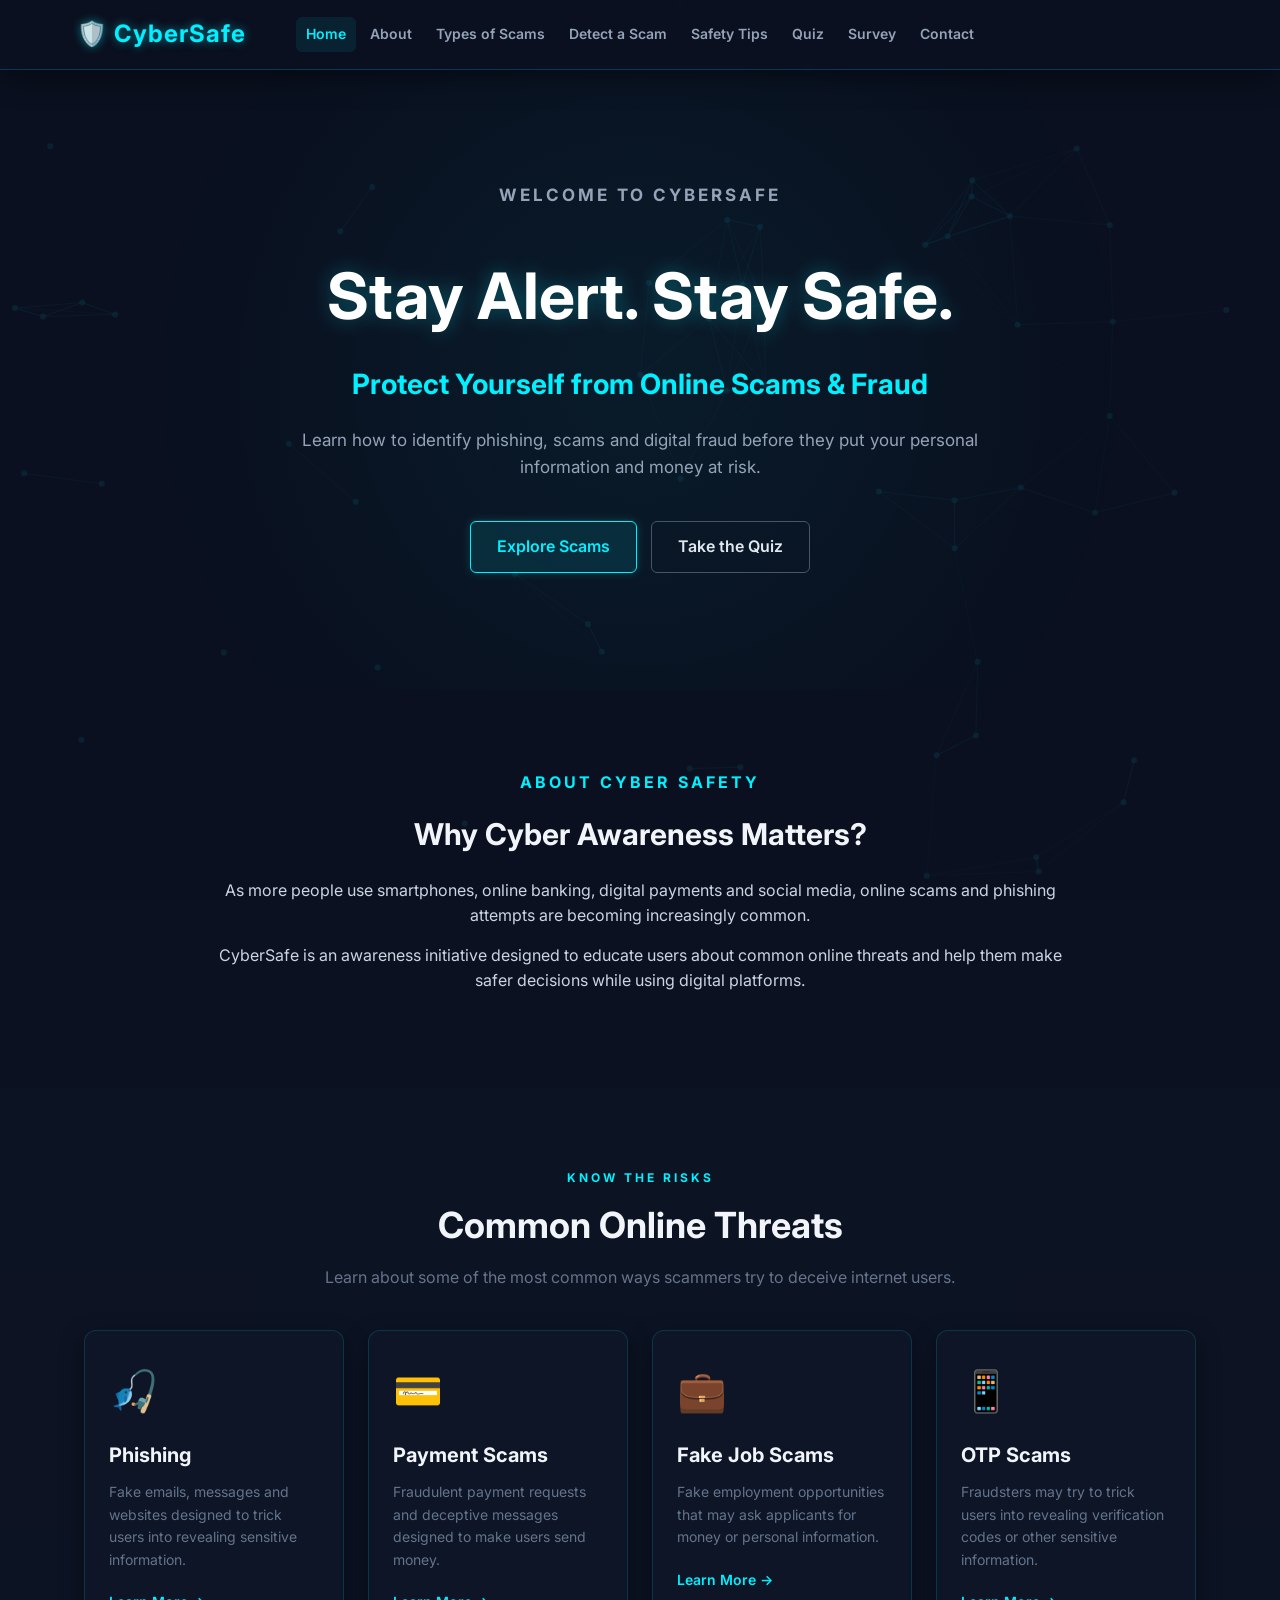
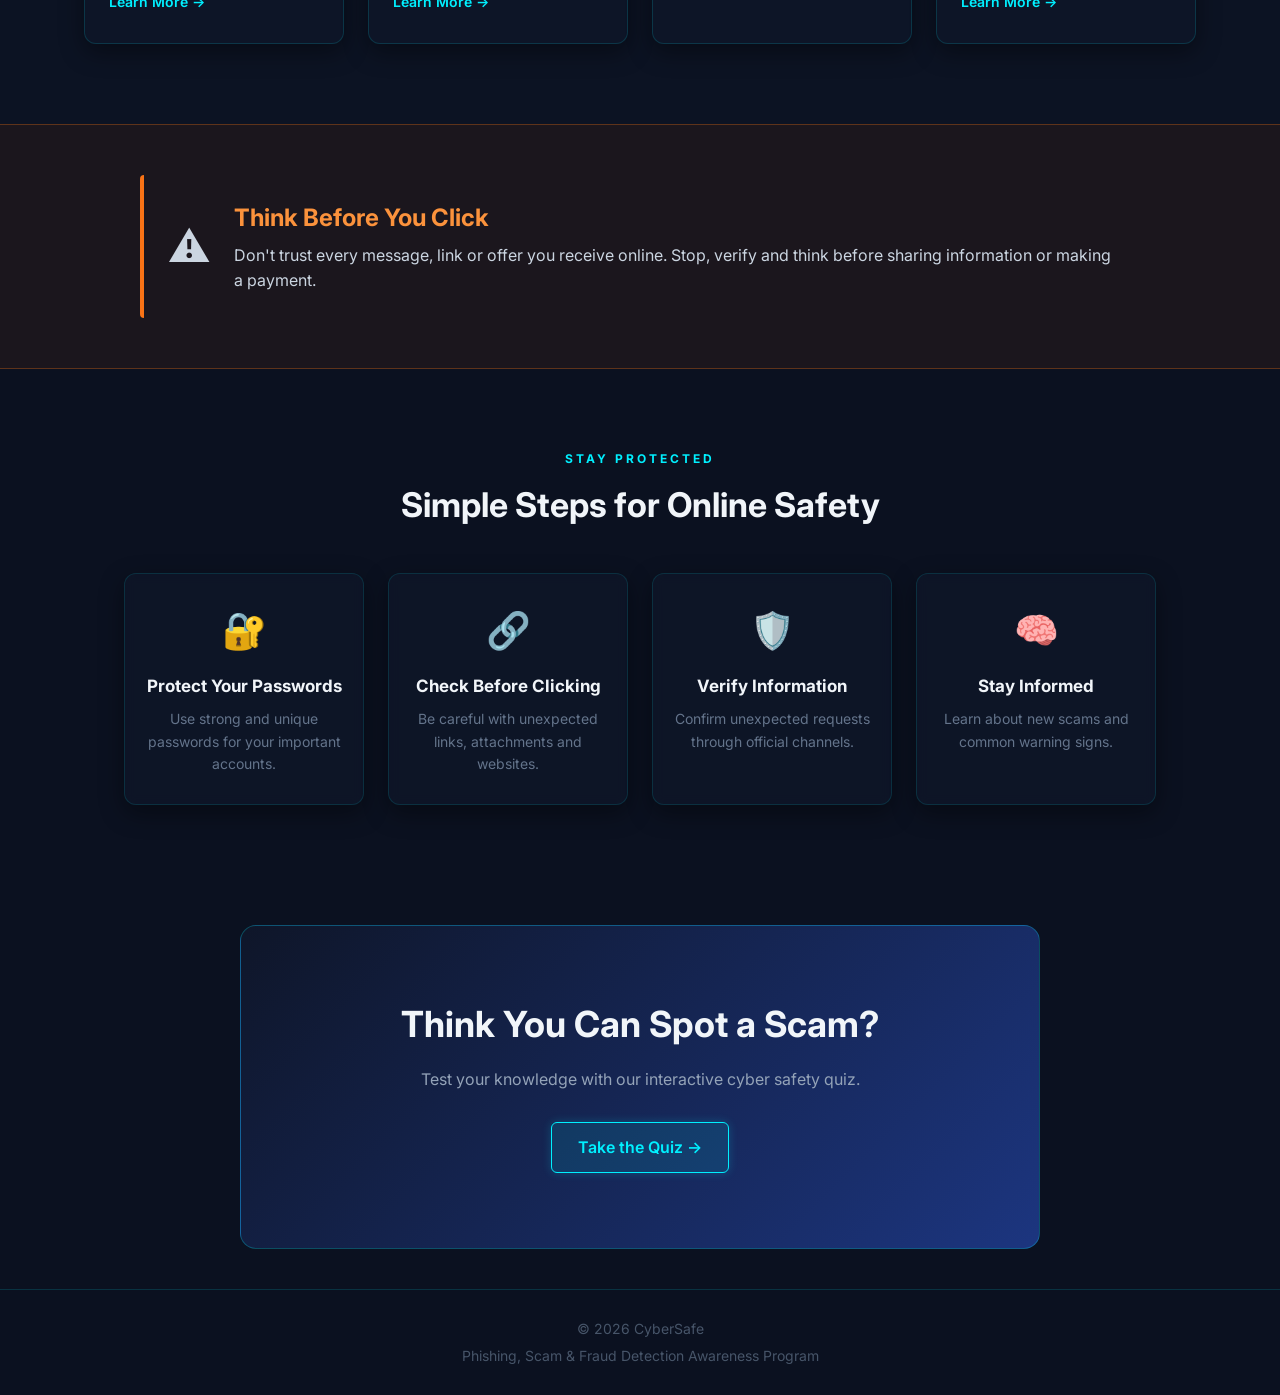
==== commit 71ec0fd1: "Final Draft" ====
--- a/index.html
+++ b/index.html
@@ -1,375 +1,141 @@
 <!DOCTYPE html>
-
-<html>
-
+<html lang="en">
 <head>
+    <meta charset="UTF-8">
+    <meta name="viewport" content="width=device-width, initial-scale=1.0">
     <title>CyberSafe - Online Fraud Awareness</title>
-
     <link rel="stylesheet" href="style.css">
 </head>
-
 <body>
-
-    <!-- Navigation Bar -->
-
-    <nav>
-
-        <div class="logo">
-            🛡️ CyberSafe
-        </div>
-
-        <div class="menu">
-
-            <a href="index.html">Home</a>
-            <a href="about.html">About</a>
-            <a href="scams.html">Types of Scams</a>
-            <a href="detect.html">Detect a Scam</a>
-            <a href="safety.html">Safety Tips</a>
-            <a href="quiz.html">Quiz</a>
-            <a href="survey.html">Survey</a>
-            <a href="contact.html">Contact</a>
-
-        </div>
-
-    </nav>
-
-
-    <!-- Hero Section -->
+    <nav></nav>
 
     <section class="hero">
-
         <div class="hero-content">
-
-            <p class="welcome-text">
-                WELCOME TO CYBERSAFE
-            </p>
-
-            <h1>
-                Stay Alert. Stay Safe.
-            </h1>
-
-            <h2>
-                Protect Yourself from Online Scams & Fraud
-            </h2>
-
+            <p class="welcome-text">WELCOME TO CYBERSAFE</p>
+            <h1>Stay Alert. Stay Safe.</h1>
+            <h2>Protect Yourself from Online Scams & Fraud</h2>
             <p>
                 Learn how to identify phishing, scams and digital fraud
                 before they put your personal information and money at risk.
             </p>
-
-
             <div class="buttons">
-
-                <a href="scams.html" class="btn">
-                    Explore Scams
-                </a>
-
-                <a href="quiz.html" class="btn second-btn">
-                    Take the Quiz
-                </a>
-
+                <a href="scams.html" class="btn">Explore Scams</a>
+                <a href="quiz.html" class="btn second-btn">Take the Quiz</a>
             </div>
-
         </div>
-
     </section>
 
-
-
-    <!-- Introduction -->
-
     <section class="intro">
-
-        <p class="section-label">
-            ABOUT CYBER SAFETY
-        </p>
-
-        <h2>
-            Why Cyber Awareness Matters?
-        </h2>
-
+        <p class="section-label">ABOUT CYBER SAFETY</p>
+        <h2>Why Cyber Awareness Matters?</h2>
         <p>
             As more people use smartphones, online banking, digital payments
             and social media, online scams and phishing attempts are becoming
             increasingly common.
         </p>
-
         <p>
             CyberSafe is an awareness initiative designed to educate users
             about common online threats and help them make safer decisions
             while using digital platforms.
         </p>
-
     </section>
 
-
-
-    <!-- Common Threats -->
-
     <section class="threat-section">
-
-        <p class="section-label">
-            KNOW THE RISKS
-        </p>
-
-        <h2>
-            Common Online Threats
-        </h2>
-
+        <p class="section-label">KNOW THE RISKS</p>
+        <h2>Common Online Threats</h2>
         <p class="section-description">
             Learn about some of the most common ways scammers try to deceive
             internet users.
         </p>
-
-
         <div class="threat-container">
-
-
             <div class="threat-card">
-
-                <div class="threat-icon">
-                    🎣
-                </div>
-
-                <h3>
-                    Phishing
-                </h3>
-
+                <div class="threat-icon">🎣</div>
+                <h3>Phishing</h3>
                 <p>
                     Fake emails, messages and websites designed to trick
                     users into revealing sensitive information.
                 </p>
-
-                <a href="scams.html">
-                    Learn More →
-                </a>
-
+                <a href="scams.html">Learn More →</a>
             </div>
-
-
-
             <div class="threat-card">
-
-                <div class="threat-icon">
-                    💳
-                </div>
-
-                <h3>
-                    Payment Scams
-                </h3>
-
+                <div class="threat-icon">💳</div>
+                <h3>Payment Scams</h3>
                 <p>
                     Fraudulent payment requests and deceptive messages
                     designed to make users send money.
                 </p>
-
-                <a href="scams.html">
-                    Learn More →
-                </a>
-
+                <a href="scams.html">Learn More →</a>
             </div>
-
-
-
             <div class="threat-card">
-
-                <div class="threat-icon">
-                    💼
-                </div>
-
-                <h3>
-                    Fake Job Scams
-                </h3>
-
+                <div class="threat-icon">💼</div>
+                <h3>Fake Job Scams</h3>
                 <p>
                     Fake employment opportunities that may ask applicants
                     for money or personal information.
                 </p>
-
-                <a href="scams.html">
-                    Learn More →
-                </a>
-
+                <a href="scams.html">Learn More →</a>
             </div>
-
-
-
             <div class="threat-card">
-
-                <div class="threat-icon">
-                    📱
-                </div>
-
-                <h3>
-                    OTP Scams
-                </h3>
-
+                <div class="threat-icon">📱</div>
+                <h3>OTP Scams</h3>
                 <p>
                     Fraudsters may try to trick users into revealing
                     verification codes or other sensitive information.
                 </p>
-
-                <a href="scams.html">
-                    Learn More →
-                </a>
-
+                <a href="scams.html">Learn More →</a>
             </div>
-
         </div>
-
     </section>
 
-
-
-    <!-- Warning Section -->
-
     <section class="warning-section">
-
         <div class="warning-content">
-
-            <div class="warning-icon">
-                ⚠️
-            </div>
-
+            <div class="warning-icon">⚠️</div>
             <div>
-
-                <h2>
-                    Think Before You Click
-                </h2>
-
+                <h2>Think Before You Click</h2>
                 <p>
                     Don't trust every message, link or offer you receive
                     online. Stop, verify and think before sharing information
                     or making a payment.
                 </p>
-
             </div>
-
         </div>
-
     </section>
 
-
-
-    <!-- Safety Features -->
-
     <section class="features">
-
-        <p class="section-label">
-            STAY PROTECTED
-        </p>
-
-        <h2>
-            Simple Steps for Online Safety
-        </h2>
-
-
+        <p class="section-label">STAY PROTECTED</p>
+        <h2>Simple Steps for Online Safety</h2>
         <div class="feature-container">
-
-
             <div class="feature-card">
-
                 <span>🔐</span>
-
-                <h3>
-                    Protect Your Passwords
-                </h3>
-
-                <p>
-                    Use strong and unique passwords for your important accounts.
-                </p>
-
+                <h3>Protect Your Passwords</h3>
+                <p>Use strong and unique passwords for your important accounts.</p>
             </div>
-
-
-
             <div class="feature-card">
-
                 <span>🔗</span>
-
-                <h3>
-                    Check Before Clicking
-                </h3>
-
-                <p>
-                    Be careful with unexpected links, attachments and websites.
-                </p>
-
+                <h3>Check Before Clicking</h3>
+                <p>Be careful with unexpected links, attachments and websites.</p>
             </div>
-
-
-
             <div class="feature-card">
-
                 <span>🛡️</span>
-
-                <h3>
-                    Verify Information
-                </h3>
-
-                <p>
-                    Confirm unexpected requests through official channels.
-                </p>
-
+                <h3>Verify Information</h3>
+                <p>Confirm unexpected requests through official channels.</p>
             </div>
-
-
-
             <div class="feature-card">
-
                 <span>🧠</span>
-
-                <h3>
-                    Stay Informed
-                </h3>
-
-                <p>
-                    Learn about new scams and common warning signs.
-                </p>
-
+                <h3>Stay Informed</h3>
+                <p>Learn about new scams and common warning signs.</p>
             </div>
-
         </div>
-
     </section>
 
-
-
-    <!-- Call To Action -->
-
     <section class="cta">
-
-        <h2>
-            Think You Can Spot a Scam?
-        </h2>
-
-        <p>
-            Test your knowledge with our interactive cyber safety quiz.
-        </p>
-
-        <a href="quiz.html" class="btn">
-            Take the Quiz →
-        </a>
-
+        <h2>Think You Can Spot a Scam?</h2>
+        <p>Test your knowledge with our interactive cyber safety quiz.</p>
+        <a href="quiz.html" class="btn">Take the Quiz →</a>
     </section>
 
-
-
-    <!-- Footer -->
-
-    <footer>
-
-        <p>
-            © 2026 CyberSafe
-        </p>
-
-        <p>
-            Phishing, Scam & Fraud Detection Awareness Program
-        </p>
-
-    </footer>
-
-
+    <footer></footer>
+    <script src="nav-components.js"></script>
+    <script src="script.js"></script>
 </body>
-
 </html>
--- a/style.css
+++ b/style.css
@@ -1,1632 +1,876 @@
-/* =====================================================
-   CYBERSAFE
-   PHISHING, SCAM & FRAUD DETECTION AWARENESS PROGRAM
-   MAIN STYLE SHEET
-   ===================================================== */
-
-
-/* =====================================================
-   1. GENERAL
-   ===================================================== */
-
-* {
-    margin: 0;
-    padding: 0;
-    box-sizing: border-box;
-}
-
-html {
-    scroll-behavior: smooth;
-}
-
-body {
-    font-family: Arial, sans-serif;
-    line-height: 1.6;
-    background-color: #f8fafc;
-    color: #1e293b;
-}
-
-a {
-    text-decoration: none;
-}
-
-button,
-input,
-textarea {
-    font-family: Arial, sans-serif;
-}
-
-
-/* =====================================================
-   2. NAVIGATION BAR
-   ===================================================== */
-
-nav {
-    width: 100%;
-    min-height: 75px;
-
-    display: flex;
-    justify-content: space-between;
-    align-items: center;
-
-    padding: 15px 6%;
-
-    background-color: #0f172a;
-
-    position: sticky;
-    top: 0;
-
-    z-index: 1000;
-
-    box-shadow: 0 3px 10px rgba(0, 0, 0, 0.2);
-}
-
-
-/* Logo */
-
-.logo {
-    font-size: 30px;
-    font-weight: bold;
-
-    color: #38bdf8;
-
-    letter-spacing: 1px;
-}
-
-
-/* Menu */
-
-.menu {
-    display: flex;
-    align-items: center;
-
-    gap: 18px;
-}
-
-.menu a {
-    color: white;
-
-    font-size: 14px;
-    font-weight: 500;
-
-    padding: 8px 5px;
-
-    transition: 0.3s;
-}
-
-.menu a:hover {
-    color: #38bdf8;
-}
-
-
-/* =====================================================
-   3. HOME PAGE - HERO
-   ===================================================== */
-
-.hero {
-    min-height: 620px;
-
-    display: flex;
-    justify-content: center;
-    align-items: center;
-
-    text-align: center;
-
-    padding: 60px 20px;
-
-    background:
-        radial-gradient(
-            circle at 20% 30%,
-            rgba(37, 99, 235, 0.25),
-            transparent 30%
-        ),
-        radial-gradient(
-            circle at 80% 70%,
-            rgba(56, 189, 248, 0.18),
-            transparent 30%
-        ),
-        linear-gradient(
-            135deg,
-            #020617,
-            #0f172a,
-            #1e293b
-        );
-}
-
-.hero-content {
-    max-width: 850px;
-    color: white;
-}
-
-
-/* Welcome Text */
-
-.welcome-text {
-    color: #38bdf8;
-
-    font-size: 14px;
-
-    font-weight: bold;
-
-    letter-spacing: 3px;
-
-    margin-bottom: 15px;
-}
-
-
-/* Hero Heading */
-
-.hero h1 {
-    font-size: 64px;
-
-    margin-bottom: 15px;
-
-    font-weight: 700;
-}
-
-.hero h2 {
-    font-size: 30px;
-
-    margin-bottom: 20px;
-
-    color: #38bdf8;
-}
-
-.hero p {
-    max-width: 700px;
-
-    margin: 0 auto 35px;
-
-    font-size: 18px;
-
-    color: #e2e8f0;
-}
-
-
-/* =====================================================
-   4. BUTTONS
-   ===================================================== */
-
-.buttons {
-    margin-top: 20px;
-}
-
-.btn {
-    display: inline-block;
-
-    padding: 13px 28px;
-
-    margin: 5px;
-
-    background-color: #2563eb;
-
-    color: white;
-
-    border-radius: 7px;
-
-    font-weight: bold;
-
-    transition: 0.3s;
-}
-
-.btn:hover {
-    background-color: #1d4ed8;
-
-    transform: translateY(-2px);
-}
-
-.second-btn {
-    background-color: #475569;
-}
-
-.second-btn:hover {
-    background-color: #334155;
-}
-
-
-/* =====================================================
-   5. INTRODUCTION SECTION
-   ===================================================== */
-
-.intro {
-    max-width: 1100px;
-
-    margin: auto;
-
-    padding: 80px 30px;
-
-    text-align: center;
-}
-
-.intro h1 {
-    font-size: 42px;
-
-    margin-bottom: 20px;
-
-    color: #0f172a;
-}
-
-.intro h2 {
-    font-size: 30px;
-
-    margin-bottom: 20px;
-
-    color: #1e3a8a;
-}
-
-.intro p {
-    max-width: 850px;
-
-    margin: 0 auto 10px;
-
-    font-size: 17px;
-
-    color: #475569;
-}
-
-
-/* Section Label */
-
-.section-label {
-    color: #2563eb;
-
-    font-size: 13px;
-
-    font-weight: bold;
-
-    letter-spacing: 3px;
-
-    margin-bottom: 10px;
-}
-
-
-/* =====================================================
-   6. HOME - COMMON THREATS
-   ===================================================== */
-
-.threat-section {
-    padding: 80px 6%;
-
-    text-align: center;
-
-    background-color: #ffffff;
-}
-
-.threat-section h2 {
-    font-size: 38px;
-
-    color: #0f172a;
-
-    margin-bottom: 10px;
-}
-
-.section-description {
-    color: #64748b;
-
-    margin-bottom: 40px;
-
-    font-size: 17px;
-}
-
-
-/* Threat Container */
-
-.threat-container {
-    max-width: 1200px;
-
-    margin: auto;
-
-    display: flex;
-
-    justify-content: center;
-
-    gap: 25px;
-
-    flex-wrap: wrap;
-}
-
-
-/* Threat Card */
-
-.threat-card {
-    width: 260px;
-
-    min-height: 300px;
-
-    padding: 30px 25px;
-
-    background-color: #f8fafc;
-
-    border: 1px solid #e2e8f0;
-
-    border-radius: 14px;
-
-    text-align: left;
-
-    transition: 0.3s;
-
-    box-shadow: 0 5px 15px rgba(0, 0, 0, 0.06);
-}
-
-.threat-card:hover {
-    transform: translateY(-10px);
-
-    border-color: #38bdf8;
-
-    box-shadow: 0 15px 30px rgba(0, 0, 0, 0.12);
-}
-
-.threat-icon {
-    font-size: 42px;
-
-    margin-bottom: 18px;
-}
-
-.threat-card h3 {
-    font-size: 22px;
-
-    color: #1e3a8a;
-
-    margin-bottom: 12px;
-}
-
-.threat-card p {
-    font-size: 15px;
-
-    color: #64748b;
-
-    margin-bottom: 20px;
-}
-
-.threat-card a {
-    color: #2563eb;
-
-    font-weight: bold;
-}
-
-.threat-card a:hover {
-    color: #1d4ed8;
-}
-
-
-/* =====================================================
-   7. HOME - WARNING SECTION
-   ===================================================== */
-
-.warning-section {
-    padding: 55px 8%;
-
-    background-color: #fff7ed;
-}
-
-.warning-content {
-    max-width: 1000px;
-
-    margin: auto;
-
-    display: flex;
-
-    align-items: center;
-
-    gap: 25px;
-
-    padding: 30px;
-
-    border-left: 6px solid #f97316;
-}
-
-.warning-icon {
-    font-size: 45px;
-}
-
-.warning-content h2 {
-    color: #9a3412;
-
-    margin-bottom: 8px;
-}
-
-.warning-content p {
-    color: #7c2d12;
-
-    font-size: 16px;
-}
-
-
-/* =====================================================
-   8. HOME - SAFETY FEATURES
-   ===================================================== */
-
-.features {
-    padding: 80px 6%;
-
-    text-align: center;
-
-    background-color: #f1f5f9;
-}
-
-.features h2 {
-    font-size: 36px;
-
-    color: #0f172a;
-
-    margin-bottom: 40px;
-}
-
-.feature-container {
-    max-width: 1100px;
-
-    margin: auto;
-
-    display: flex;
-
-    justify-content: center;
-
-    gap: 25px;
-
-    flex-wrap: wrap;
-}
-
-.feature-card {
-    width: 240px;
-
-    padding: 30px 20px;
-
-    background-color: white;
-
-    border-radius: 12px;
-
-    box-shadow: 0 5px 15px rgba(0, 0, 0, 0.07);
-
-    transition: 0.3s;
-}
-
-.feature-card:hover {
-    transform: translateY(-7px);
-}
-
-.feature-card span {
-    font-size: 38px;
-
-    display: block;
-
-    margin-bottom: 15px;
-}
-
-.feature-card h3 {
-    font-size: 18px;
-
-    color: #1e3a8a;
-
-    margin-bottom: 10px;
-}
-
-.feature-card p {
-    font-size: 14px;
-
-    color: #64748b;
-}
-
-
-/* =====================================================
-   9. CALL TO ACTION
-   ===================================================== */
-
-.cta {
-    padding: 80px 20px;
-
-    text-align: center;
-
-    background:
-        linear-gradient(
-            135deg,
-            #1d4ed8,
-            #2563eb
-        );
-
-    color: white;
-}
-
-.cta h2 {
-    font-size: 38px;
-
-    margin-bottom: 15px;
-}
-
-.cta p {
-    font-size: 17px;
-
-    margin-bottom: 25px;
-
-    color: #dbeafe;
-}
-
-.cta .btn {
-    background-color: white;
-
-    color: #1d4ed8;
-}
-
-.cta .btn:hover {
-    background-color: #e0f2fe;
-}
-
-
-/* =====================================================
-   10. INNER PAGE HEADER
-   ===================================================== */
-
-.page-header {
-    padding: 75px 20px;
-
-    text-align: center;
-
-    background:
-        linear-gradient(
-            135deg,
-            #0f172a,
-            #1e3a8a
-        );
-
-    color: white;
-}
-
-.page-header p:first-child {
-    color: #38bdf8;
-
-    font-size: 13px;
-
-    font-weight: bold;
-
-    letter-spacing: 3px;
-}
-
-.page-header h1 {
-    font-size: 45px;
-
-    margin: 15px 0;
-}
-
-.page-header p:last-child {
-    color: #dbeafe;
-
-    font-size: 17px;
-}
-
-
-/* =====================================================
-   11. ABOUT PAGE - OBJECTIVES
-   ===================================================== */
-
-.objective-list {
-    max-width: 1100px;
-
-    margin: 35px auto;
-
-    display: flex;
-
-    justify-content: center;
-
-    gap: 20px;
-
-    flex-wrap: wrap;
-}
-
-.objective-card {
-    width: 240px;
-
-    padding: 25px;
-
-    background-color: #f8fafc;
-
-    border-radius: 12px;
-
-    border: 1px solid #e2e8f0;
-
-    transition: 0.3s;
-}
-
-.objective-card:hover {
-    transform: translateY(-6px);
-
-    box-shadow: 0 10px 20px rgba(0, 0, 0, 0.1);
-}
-
-.objective-card span {
-    font-size: 35px;
-}
-
-.objective-card h3 {
-    color: #1e3a8a;
-
-    margin: 12px 0;
-}
-
-.objective-card p {
-    font-size: 14px;
-}
-
-
-/* =====================================================
-   12. TYPES OF SCAMS
-   ===================================================== */
-
-.scam-section {
-    max-width: 1200px;
-
-    margin: auto;
-
-    padding: 70px 20px;
-
-    display: grid;
-
-    grid-template-columns: repeat(2, 1fr);
-
-    gap: 25px;
-}
-
-.scam-card {
-    padding: 30px;
-
-    background-color: white;
-
-    border-radius: 14px;
-
-    border: 1px solid #e2e8f0;
-
-    box-shadow: 0 5px 15px rgba(0, 0, 0, 0.07);
-
-    transition: 0.3s;
-}
-
-.scam-card:hover {
-    transform: translateY(-6px);
-
-    border-color: #38bdf8;
-}
-
-.scam-icon {
-    font-size: 45px;
-
-    margin-bottom: 10px;
-}
-
-.scam-card h2 {
-    color: #1e3a8a;
-
-    margin-bottom: 20px;
-}
-
-.scam-card h3 {
-    color: #334155;
-
-    margin-top: 15px;
-
-    margin-bottom: 7px;
-}
-
-.scam-card p {
-    color: #64748b;
-}
-
-.scam-card ul {
-    padding-left: 20px;
-
-    color: #64748b;
-}
-
-.scam-card li {
-    margin: 7px 0;
-}
-
-
-/* =====================================================
-   13. SCAM DETECTOR
-   ===================================================== */
-
-.detector-section {
-    max-width: 1100px;
-
-    margin: auto;
-
-    padding: 70px 20px;
-
-    display: grid;
-
-    grid-template-columns: 2fr 1fr;
-
-    gap: 30px;
-}
-
-.detector-box {
-    background-color: white;
-
-    padding: 35px;
-
-    border-radius: 14px;
-
-    box-shadow: 0 8px 25px rgba(0, 0, 0, 0.08);
-}
-
-.message-label {
-    color: #2563eb;
-
-    font-weight: bold;
-
-    margin-bottom: 15px;
-}
-
-.fake-message {
-    padding: 25px;
-
-    background-color: #f8fafc;
-
-    border: 1px solid #cbd5e1;
-
-    border-radius: 10px;
-
-    margin-bottom: 25px;
-}
-
-.fake-message p {
-    margin-bottom: 10px;
-}
-
-.fake-link {
-    color: #dc2626;
-
-    font-weight: bold;
-}
-
-.detector-buttons {
-    display: flex;
-
-    gap: 15px;
-}
-
-.detector-buttons button {
-    padding: 13px 25px;
-
-    border: none;
-
-    border-radius: 7px;
-
-    cursor: pointer;
-
-    font-weight: bold;
-
-    background-color: #2563eb;
-
-    color: white;
-
-    transition: 0.3s;
-}
-
-.detector-buttons button:hover {
-    background-color: #1d4ed8;
-
-    transform: translateY(-2px);
-}
-
-#detector-result {
-    margin-top: 25px;
-}
-
-.correct-result,
-.wrong-result {
-    padding: 18px;
-
-    border-radius: 8px;
-
-    font-weight: bold;
-}
-
-.correct-result {
-    background-color: #dcfce7;
-
-    color: #166534;
-}
-
-.wrong-result {
-    background-color: #fee2e2;
-
-    color: #991b1b;
-}
-
-
-/* Warning List */
-
-.warning-list {
-    padding: 30px;
-
-    background-color: #fff7ed;
-
-    border-radius: 14px;
-}
-
-.warning-list h2 {
-    color: #9a3412;
-
-    margin-bottom: 20px;
-}
-
-.warning-item {
-    padding: 12px;
-
-    margin: 10px 0;
-
-    background-color: white;
-
-    border-radius: 7px;
-}
-
-
-/* =====================================================
-   14. SAFETY TIPS
-   ===================================================== */
-
-.safety-section {
-    max-width: 1100px;
-
-    margin: auto;
-
-    padding: 70px 20px;
-
-    display: grid;
-
-    grid-template-columns: repeat(3, 1fr);
-
-    gap: 25px;
-}
-
-.safety-card {
-    padding: 30px;
-
-    background-color: white;
-
-    border-radius: 14px;
-
-    text-align: center;
-
-    border: 1px solid #e2e8f0;
-
-    box-shadow: 0 5px 15px rgba(0, 0, 0, 0.06);
-
-    transition: 0.3s;
-}
-
-.safety-card:hover {
-    transform: translateY(-7px);
-
-    border-color: #38bdf8;
-}
-
-.safety-card span {
-    font-size: 42px;
-}
-
-.safety-card h2 {
-    font-size: 20px;
-
-    color: #1e3a8a;
-
-    margin: 15px 0;
-}
-
-.safety-card p {
-    color: #64748b;
-}
-
-
-/* =====================================================
-   15. DO & DON'T
-   ===================================================== */
-
-.do-dont-section {
-    max-width: 1000px;
-
-    margin: auto;
-
-    padding: 50px 20px 80px;
-
-    display: grid;
-
-    grid-template-columns: 1fr 1fr;
-
-    gap: 25px;
-}
-
-.do-box,
-.dont-box {
-    padding: 30px;
-
-    border-radius: 12px;
-}
-
-.do-box {
-    background-color: #ecfdf5;
-}
-
-.dont-box {
-    background-color: #fef2f2;
-}
-
-.do-box h2 {
-    color: #166534;
-}
-
-.dont-box h2 {
-    color: #991b1b;
-}
-
-.do-box li,
-.dont-box li {
-    margin: 12px 0;
-}
-
-
-/* =====================================================
-   16. QUIZ
-   ===================================================== */
-
-.quiz-section {
-    padding: 70px 20px;
-}
-
-.quiz-container {
-    max-width: 800px;
-
-    margin: auto;
-}
-
-.question {
-    background-color: white;
-
-    padding: 30px;
-
-    margin-bottom: 25px;
-
-    border-radius: 12px;
-
-    box-shadow: 0 5px 15px rgba(0, 0, 0, 0.07);
-}
-
-.question h2 {
-    font-size: 21px;
-
-    color: #1e3a8a;
-
-    margin-bottom: 20px;
-}
-
-.question label {
-    display: block;
-
-    padding: 13px;
-
-    margin: 8px 0;
-
-    background-color: #f8fafc;
-
-    border-radius: 7px;
-
-    cursor: pointer;
-
-    transition: 0.3s;
-}
-
-.question label:hover {
-    background-color: #e0f2fe;
-}
-
-.question input {
-    margin-right: 10px;
-}
-
-.quiz-submit {
-    width: 100%;
-
-    padding: 15px;
-
-    border: none;
-
-    border-radius: 8px;
-
-    background-color: #2563eb;
-
-    color: white;
-
-    font-size: 17px;
-
-    font-weight: bold;
-
-    cursor: pointer;
-
-    transition: 0.3s;
-}
-
-.quiz-submit:hover {
-    background-color: #1d4ed8;
-
-    transform: translateY(-2px);
-}
-
-#quiz-result {
-    margin-top: 30px;
-
-    padding: 30px;
-
-    background-color: #eff6ff;
-
-    border-radius: 12px;
-
-    text-align: center;
-
-    color: #1e3a8a;
-}
-
-
-/* =====================================================
-   17. OLD / SIMPLE QUIZ SUPPORT
-   ===================================================== */
-
-.quiz-box {
-    max-width: 750px;
-
-    margin: 30px auto;
-
-    padding: 35px;
-
-    background-color: white;
-
-    border-radius: 12px;
-
-    box-shadow: 0 8px 25px rgba(0, 0, 0, 0.1);
-
-    text-align: left;
-}
-
-.quiz-box h3 {
-    color: #1e3a8a;
-
-    font-size: 25px;
-
-    margin-bottom: 15px;
-}
-
-.quiz-box p {
-    margin-bottom: 20px;
-}
-
-.quiz-box button {
-    display: block;
-
-    width: 100%;
-
-    padding: 13px;
-
-    margin: 12px 0;
-
-    border: none;
-
-    border-radius: 6px;
-
-    background-color: #2563eb;
-
-    color: white;
-
-    font-size: 15px;
-
-    cursor: pointer;
-
-    transition: 0.3s;
-}
-
-.quiz-box button:hover {
-    background-color: #1d4ed8;
-
-    transform: translateX(4px);
-}
-
-#result {
-    margin-top: 25px;
-
-    padding: 15px;
-
-    border-radius: 6px;
-
-    font-weight: bold;
-
-    background-color: #f1f5f9;
-}
-
-
-/* =====================================================
-   18. SURVEY
-   ===================================================== */
-
-.survey-section {
-    padding: 80px 20px;
-}
-
-.survey-box {
-    max-width: 750px;
-
-    margin: auto;
-
-    padding: 50px;
-
-    text-align: center;
-
-    background-color: white;
-
-    border-radius: 15px;
-
-    box-shadow: 0 8px 25px rgba(0, 0, 0, 0.08);
-}
-
-.survey-icon {
-    font-size: 55px;
-
-    margin-bottom: 15px;
-}
-
-.survey-box h2 {
-    color: #1e3a8a;
-
-    margin-bottom: 15px;
-}
-
-.survey-box p {
-    color: #64748b;
-
-    margin-bottom: 15px;
-}
-
-
-/* =====================================================
-   19. CONTACT
-   ===================================================== */
-
-.contact-section {
-    max-width: 1100px;
-
-    margin: auto;
-
-    padding: 70px 20px;
-
-    display: grid;
-
-    grid-template-columns: 1fr 1fr;
-
-    gap: 40px;
-}
-
-.contact-info {
-    padding: 30px;
-}
-
-.contact-info h2 {
-    color: #1e3a8a;
-
-    margin-bottom: 20px;
-}
-
-.contact-info > p {
-    color: #64748b;
-
-    margin-bottom: 30px;
-}
-
-.contact-item {
-    padding: 20px;
-
-    margin: 15px 0;
-
-    background-color: #f8fafc;
-
-    border-radius: 10px;
-}
-
-.contact-item strong {
-    display: block;
-
-    margin: 5px 0;
-
-    color: #334155;
-}
-
-.contact-item p {
-    color: #64748b;
-
-    font-size: 14px;
-}
-
-.contact-form {
-    margin: 0;
-
-    width: 100%;
-}
-
-
-/* =====================================================
-   20. GENERAL FORM
-   ===================================================== */
-
-form {
-    max-width: 650px;
-
-    margin: 30px auto;
-
-    padding: 35px;
-
-    background-color: white;
-
-    border-radius: 12px;
-
-    box-shadow: 0 8px 25px rgba(0, 0, 0, 0.1);
-
-    text-align: left;
-}
-
-form label {
-    display: block;
-
-    font-weight: bold;
-
-    color: #334155;
-
-    margin-top: 12px;
-}
-
-form input,
-form textarea {
-    width: 100%;
-
-    padding: 12px;
-
-    margin-top: 7px;
-
-    border: 1px solid #cbd5e1;
-
-    border-radius: 6px;
-
-    font-size: 15px;
-
-    outline: none;
-
-    transition: 0.3s;
-}
-
-form input:focus,
-form textarea:focus {
-    border-color: #2563eb;
-
-    box-shadow: 0 0 5px rgba(37, 99, 235, 0.2);
-}
-
-form textarea {
-    resize: vertical;
-}
-
-form button {
-    padding: 12px 25px;
-
-    margin-top: 20px;
-
-    border: none;
-
-    border-radius: 6px;
-
-    background-color: #2563eb;
-
-    color: white;
-
-    font-size: 15px;
-
-    font-weight: bold;
-
-    cursor: pointer;
-
-    transition: 0.3s;
-}
-
-form button:hover {
-    background-color: #1d4ed8;
-}
-
-
-/* =====================================================
-   21. FOOTER
-   ===================================================== */
-
-footer {
-    padding: 25px 15px;
-
-    text-align: center;
-
-    background-color: #0f172a;
-
-    color: #cbd5e1;
-
-    font-size: 14px;
-}
-
-footer p {
-    margin: 5px 0;
-}
-
-
-/* =====================================================
-   22. RESPONSIVE - TABLET
-   ===================================================== */
-
-@media (max-width: 1000px) {
-
-    nav {
-        flex-direction: column;
-
-        gap: 15px;
-
-        padding: 18px 20px;
-    }
-
-    .menu {
-        flex-wrap: wrap;
-
-        justify-content: center;
-
-        gap: 10px;
-    }
-
-    .hero h1 {
-        font-size: 48px;
-    }
-
-    .hero h2 {
-        font-size: 25px;
-    }
-
-    .scam-section {
-        grid-template-columns: 1fr;
-    }
-
-    .safety-section {
-        grid-template-columns: repeat(2, 1fr);
-    }
-
-    .contact-section {
-        grid-template-columns: 1fr;
-    }
-}
-
-
-/* =====================================================
-   23. RESPONSIVE - MOBILE
-   ===================================================== */
-
-@media (max-width: 600px) {
-
-    nav {
-        position: relative;
-
-        padding: 18px 15px;
-    }
-
-    .logo {
-        font-size: 26px;
-    }
-
-    .menu {
-        flex-direction: column;
-
-        width: 100%;
-
-        gap: 5px;
-    }
-
-    .menu a {
-        display: block;
-
-        width: 100%;
-
-        text-align: center;
-
-        padding: 7px;
-    }
-
-
-    /* Hero */
-
-    .hero {
-        min-height: 500px;
-
-        padding: 40px 20px;
-    }
-
-    .hero h1 {
-        font-size: 40px;
-    }
-
-    .hero h2 {
-        font-size: 22px;
-    }
-
-    .hero p {
-        font-size: 16px;
-    }
-
-
-    /* Buttons */
-
-    .btn {
-        display: block;
-
-        max-width: 250px;
-
-        margin: 10px auto;
-    }
-
-
-    /* Intro */
-
-    .intro {
-        padding: 55px 20px;
-    }
-
-    .intro h1 {
-        font-size: 32px;
-    }
-
-    .intro h2 {
-        font-size: 25px;
-    }
-
-
-    /* Threats */
-
-    .threat-section {
-        padding: 60px 20px;
-    }
-
-    .threat-section h2 {
-        font-size: 30px;
-    }
-
-    .threat-card {
-        width: 100%;
-
-        max-width: 350px;
-    }
-
-
-    /* Warning */
-
-    .warning-content {
-        flex-direction: column;
-
-        text-align: center;
-
-        border-left: none;
-
-        border-top: 5px solid #f97316;
-    }
-
-
-    /* Features */
-
-    .features {
-        padding: 60px 20px;
-    }
-
-    .features h2 {
-        font-size: 30px;
-    }
-
-    .feature-card {
-        width: 100%;
-
-        max-width: 350px;
-    }
-
-
-    /* Page Header */
-
-    .page-header {
-        padding: 60px 20px;
-    }
-
-    .page-header h1 {
-        font-size: 35px;
-    }
-
-
-    /* Scam Cards */
-
-    .scam-section {
-        grid-template-columns: 1fr;
-
-        padding: 50px 20px;
-    }
-
-
-    /* Detector */
-
-    .detector-section {
-        grid-template-columns: 1fr;
-
-        padding: 50px 20px;
-    }
-
-    .detector-buttons {
-        flex-direction: column;
-    }
-
-    .detector-buttons button {
-        width: 100%;
-    }
-
-
-    /* Safety */
-
-    .safety-section {
-        grid-template-columns: 1fr;
-
-        padding: 50px 20px;
-    }
-
-
-    /* Do & Don't */
-
-    .do-dont-section {
-        grid-template-columns: 1fr;
-
-        padding: 40px 20px 60px;
-    }
-
-
-    /* Quiz */
-
-    .quiz-section {
-        padding: 50px 15px;
-    }
-
-    .question {
-        padding: 22px;
-    }
-
-    .quiz-box {
-        padding: 25px 18px;
-    }
-
-
-    /* Survey */
-
-    .survey-section {
-        padding: 60px 15px;
-    }
-
-    .survey-box {
-        padding: 30px 20px;
-    }
-
-
-    /* Contact */
-
-    .contact-section {
-        grid-template-columns: 1fr;
-
-        padding: 50px 15px;
-    }
-
-    .contact-info {
-        padding: 10px;
-    }
-
-
-    /* Forms */
-
-    form {
-        padding: 25px 18px;
-    }
-
-}+/* =====================================================
+   CYBERSAFE — CORPORATE CYBER THEME
+   Main Stylesheet
+   ===================================================== */
+
+@import url("https://fonts.googleapis.com/css2?family=Inter:wght@300;400;600;700&display=swap");
+
+
+/* =====================================================
+   1. RESET & BASE
+   ===================================================== */
+
+*, *::before, *::after {
+    margin: 0;
+    padding: 0;
+    box-sizing: border-box;
+}
+
+html { scroll-behavior: smooth; }
+
+body {
+    font-family: "Inter", Arial, sans-serif;
+    line-height: 1.6;
+    background-color: #0b1120;
+    color: #cbd5e1;
+}
+
+a { text-decoration: none; }
+
+button, input, textarea, select { font-family: inherit; }
+
+h1, h2, h3 { color: #f1f5f9; }
+
+
+/* =====================================================
+   2. NETWORK PARTICLES CANVAS
+   ===================================================== */
+
+#matrixCanvas {
+    position: fixed;
+    top: 0; left: 0;
+    width: 100vw; height: 100vh;
+    z-index: -1;
+    opacity: 0.15;
+}
+
+
+/* =====================================================
+   3. NAVIGATION BAR
+   ===================================================== */
+
+nav {
+    width: 100%;
+    min-height: 70px;
+    display: flex;
+    justify-content: center;
+    align-items: center;
+    padding: 15px 6%;
+    background-color: rgba(11, 17, 32, 0.85);
+    border-bottom: 1px solid rgba(0, 240, 255, 0.2);
+    position: sticky;
+    top: 0;
+    z-index: 1000;
+    box-shadow: 0 4px 30px rgba(0, 0, 0, 0.5);
+    backdrop-filter: blur(8px);
+}
+
+.logo {
+    position: absolute;
+    left: 6%;
+    font-size: 24px;
+    font-weight: 700;
+    color: #00f0ff;
+    text-shadow: 0 0 10px rgba(0, 240, 255, 0.5);
+    letter-spacing: 1px;
+    white-space: nowrap;
+}
+
+.menu-toggle {
+    position: absolute;
+    right: 6%;
+    width: 44px;
+    height: 44px;
+    display: none;
+    flex-direction: column;
+    justify-content: center;
+    align-items: center;
+    gap: 5px;
+    background-color: rgba(0, 240, 255, 0.08);
+    border: 1px solid rgba(0, 240, 255, 0.28);
+    border-radius: 8px;
+    cursor: pointer;
+}
+
+.menu-toggle span {
+    width: 22px;
+    height: 2px;
+    background-color: #00f0ff;
+    border-radius: 999px;
+    transition: transform 0.2s, opacity 0.2s;
+}
+
+.menu {
+    display: flex;
+    align-items: center;
+    gap: 4px;
+    flex-wrap: wrap;
+    justify-content: center;
+}
+
+.menu a {
+    color: #94a3b8;
+    font-size: 14px;
+    font-weight: 600;
+    padding: 6px 10px;
+    border-radius: 6px;
+    transition: color 0.2s, background-color 0.2s;
+}
+
+.menu a:hover,
+.menu a[aria-current="page"] {
+    color: #00f0ff;
+    background-color: rgba(0, 240, 255, 0.08);
+}
+
+
+/* =====================================================
+   4. BUTTONS
+   ===================================================== */
+
+.btn {
+    display: inline-block;
+    padding: 12px 26px;
+    margin: 5px;
+    background-color: rgba(0, 240, 255, 0.1);
+    color: #00f0ff;
+    border: 1px solid #00f0ff;
+    border-radius: 6px;
+    font-weight: 600;
+    box-shadow: 0 0 10px rgba(0, 240, 255, 0.2);
+    transition: background-color 0.3s, color 0.3s, box-shadow 0.3s;
+}
+
+.btn:hover {
+    background-color: #00f0ff;
+    color: #0b1120;
+    box-shadow: 0 0 20px rgba(0, 240, 255, 0.5);
+}
+
+.second-btn {
+    background: transparent;
+    border-color: #475569;
+    color: #e2e8f0;
+    box-shadow: none;
+}
+
+.second-btn:hover {
+    background-color: #475569;
+    color: #fff;
+}
+
+.buttons { margin-top: 20px; }
+
+
+/* =====================================================
+   5. SECTION LABELS
+   ===================================================== */
+
+.section-label {
+    color: #00f0ff;
+    font-size: 12px;
+    font-weight: 700;
+    letter-spacing: 3px;
+    margin-bottom: 10px;
+}
+
+.threat-card,
+.feature-card,
+.objective-card,
+.scam-card,
+.detector-box,
+.safety-card,
+.question,
+.survey-box {
+    background-color: rgba(15, 23, 42, 0.7);
+    backdrop-filter: blur(6px);
+}
+
+.threat-card,
+.feature-card,
+.objective-card,
+.scam-card,
+.detector-box,
+.safety-card,
+.question {
+    border-radius: 12px;
+}
+
+.threat-card,
+.objective-card,
+.scam-card,
+.detector-box,
+.safety-card,
+.survey-box {
+    border: 1px solid rgba(0, 240, 255, 0.15);
+}
+
+.threat-card,
+.feature-card,
+.scam-card,
+.detector-box,
+.safety-card,
+.survey-box {
+    box-shadow: 0 8px 25px rgba(0, 0, 0, 0.4);
+}
+
+
+/* =====================================================
+   6. HERO SECTION
+   ===================================================== */
+
+.hero {
+    min-height: 620px;
+    display: flex;
+    justify-content: center;
+    align-items: center;
+    text-align: center;
+    padding: 80px 20px;
+    background: radial-gradient(circle at center, rgba(0, 240, 255, 0.05) 0%, transparent 70%);
+}
+
+.hero-content { max-width: 850px; }
+
+.welcome-text {
+    color: #00f0ff;
+    font-size: 13px;
+    font-weight: 700;
+    letter-spacing: 3px;
+    margin-bottom: 15px;
+}
+
+.hero h1 {
+    font-size: 64px;
+    font-weight: 700;
+    color: #fff;
+    text-shadow: 0 0 20px rgba(0, 240, 255, 0.3);
+    margin-bottom: 15px;
+}
+
+.hero h2 {
+    font-size: 28px;
+    color: #00f0ff;
+    margin-bottom: 20px;
+}
+
+.hero p {
+    max-width: 680px;
+    margin: 0 auto 35px;
+    font-size: 17px;
+    color: #94a3b8;
+}
+
+
+/* =====================================================
+   7. INTRO SECTION
+   ===================================================== */
+
+.intro {
+    max-width: 1100px;
+    margin: auto;
+    padding: 80px 30px;
+    text-align: center;
+}
+
+.intro h2 {
+    font-size: 30px;
+    margin-bottom: 20px;
+}
+
+.intro p {
+    max-width: 850px;
+    margin: 0 auto 14px;
+    font-size: 16px;
+}
+
+
+/* =====================================================
+   8. THREAT CARDS (Home)
+   ===================================================== */
+
+.threat-section {
+    padding: 80px 6%;
+    text-align: center;
+    background-color: rgba(15, 23, 42, 0.4);
+}
+
+.threat-section h2 {
+    font-size: 36px;
+    margin-bottom: 10px;
+}
+
+.section-description {
+    color: #64748b;
+    margin-bottom: 40px;
+    font-size: 16px;
+}
+
+.threat-container {
+    max-width: 1200px;
+    margin: auto;
+    display: flex;
+    justify-content: center;
+    gap: 24px;
+    flex-wrap: wrap;
+}
+
+.threat-card {
+    width: 260px;
+    min-height: 280px;
+    padding: 28px 24px;
+    text-align: left;
+    transition: transform 0.3s, border-color 0.3s, box-shadow 0.3s;
+    backdrop-filter: blur(8px);
+}
+
+.threat-card:hover {
+    transform: translateY(-8px);
+    border-color: #00f0ff;
+    box-shadow: 0 12px 30px rgba(0, 240, 255, 0.15);
+}
+
+.threat-icon { font-size: 40px; margin-bottom: 16px; }
+
+.threat-card h3 { font-size: 20px; margin-bottom: 10px; }
+
+.threat-card p {
+    font-size: 14px;
+    color: #64748b;
+    margin-bottom: 18px;
+}
+
+.threat-card a { color: #00f0ff; font-weight: 600; font-size: 14px; }
+.threat-card a:hover { text-decoration: underline; }
+
+
+/* =====================================================
+   9. WARNING BANNER (Home)
+   ===================================================== */
+
+.warning-section {
+    padding: 50px 8%;
+    background-color: rgba(120, 53, 15, 0.15);
+    border-top: 1px solid rgba(249, 115, 22, 0.3);
+    border-bottom: 1px solid rgba(249, 115, 22, 0.3);
+}
+
+.warning-content {
+    max-width: 1000px;
+    margin: auto;
+    display: flex;
+    align-items: center;
+    gap: 24px;
+    padding: 24px;
+    border-left: 4px solid #f97316;
+    border-radius: 4px;
+}
+
+.warning-icon { font-size: 42px; flex-shrink: 0; }
+
+.warning-content h2 { color: #fb923c; margin-bottom: 6px; }
+
+
+/* =====================================================
+   10. SAFETY FEATURES (Home)
+   ===================================================== */
+
+.features {
+    padding: 80px 6%;
+    text-align: center;
+}
+
+.features h2 { font-size: 34px; margin-bottom: 40px; }
+
+.feature-container {
+    max-width: 1100px;
+    margin: auto;
+    display: flex;
+    justify-content: center;
+    gap: 24px;
+    flex-wrap: wrap;
+}
+
+.feature-card {
+    width: 240px;
+    padding: 28px 20px;
+    border: 1px solid rgba(0, 240, 255, 0.12);
+    transition: transform 0.3s, border-color 0.3s;
+}
+
+.feature-card:hover { transform: translateY(-6px); border-color: #00f0ff; }
+
+.feature-card span { font-size: 36px; display: block; margin-bottom: 14px; }
+
+.feature-card h3 { font-size: 17px; margin-bottom: 8px; }
+
+.feature-card p { font-size: 14px; color: #64748b; }
+
+
+/* =====================================================
+   11. CALL TO ACTION
+   ===================================================== */
+
+.cta {
+    padding: 70px 20px;
+    margin: 40px auto;
+    max-width: 800px;
+    text-align: center;
+    background: linear-gradient(135deg, rgba(15, 23, 42, 0.9), rgba(30, 58, 138, 0.9));
+    border: 1px solid rgba(0, 240, 255, 0.25);
+    border-radius: 16px;
+}
+
+.cta h2 { font-size: 36px; margin-bottom: 14px; }
+
+.cta p { font-size: 16px; margin-bottom: 24px; color: #94a3b8; }
+
+
+/* =====================================================
+   12. PAGE HEADER (Inner pages)
+   ===================================================== */
+
+.page-header {
+    padding: 70px 20px;
+    text-align: center;
+    background: linear-gradient(135deg, rgba(11, 17, 32, 0.9), rgba(30, 58, 138, 0.6));
+    border-bottom: 1px solid rgba(0, 240, 255, 0.15);
+}
+
+.page-header p:first-child {
+    color: #00f0ff;
+    font-size: 12px;
+    font-weight: 700;
+    letter-spacing: 3px;
+    margin-bottom: 10px;
+}
+
+.page-header h1 { font-size: 44px; margin-bottom: 12px; }
+
+.page-header p:last-child { color: #94a3b8; font-size: 16px; }
+
+
+/* =====================================================
+   13. ABOUT — OBJECTIVES
+   ===================================================== */
+
+.objective-list {
+    max-width: 1100px;
+    margin: 35px auto 0;
+    display: flex;
+    justify-content: center;
+    gap: 20px;
+    flex-wrap: wrap;
+}
+
+.objective-card {
+    width: 240px;
+    padding: 24px;
+    transition: transform 0.3s, box-shadow 0.3s;
+}
+
+.objective-card:hover {
+    transform: translateY(-5px);
+    box-shadow: 0 10px 25px rgba(0, 240, 255, 0.12);
+}
+
+.objective-card span { font-size: 32px; }
+
+.objective-card h3 { font-size: 16px; margin: 10px 0 6px; }
+
+.objective-card p { font-size: 14px; }
+
+
+/* =====================================================
+   14. TYPES OF SCAMS
+   ===================================================== */
+
+.scam-section {
+    max-width: 1200px;
+    margin: auto;
+    padding: 70px 20px;
+    display: grid;
+    grid-template-columns: repeat(2, 1fr);
+    gap: 24px;
+}
+
+.scam-card {
+    padding: 28px;
+    transition: transform 0.3s, border-color 0.3s;
+}
+
+.scam-card:hover { transform: translateY(-5px); border-color: #00f0ff; }
+
+.scam-icon { font-size: 40px; margin-bottom: 10px; }
+
+.scam-card h2 { margin-bottom: 16px; }
+
+.scam-card h3 {
+    color: #64748b;
+    font-size: 12px;
+    text-transform: uppercase;
+    letter-spacing: 1px;
+    margin-top: 16px;
+    margin-bottom: 8px;
+}
+
+.scam-card p { font-size: 15px; }
+
+.scam-card ul { padding-left: 20px; font-size: 15px; }
+
+.scam-card li { margin: 6px 0; }
+
+
+/* =====================================================
+   15. SCAM DETECTOR
+   ===================================================== */
+
+.detector-section {
+    max-width: 1100px;
+    margin: auto;
+    padding: 70px 20px;
+    display: grid;
+    grid-template-columns: 2fr 1fr;
+    gap: 28px;
+}
+
+.detector-box {
+    padding: 32px;
+}
+
+.message-label {
+    color: #00f0ff;
+    font-weight: 700;
+    font-size: 12px;
+    letter-spacing: 1px;
+    margin-bottom: 14px;
+}
+
+.fake-message {
+    padding: 22px;
+    background-color: rgba(220, 38, 38, 0.05);
+    border: 1px solid rgba(220, 38, 38, 0.4);
+    border-radius: 8px;
+    margin-bottom: 22px;
+}
+
+.fake-message p { margin-bottom: 8px; font-size: 15px; }
+
+.fake-link { color: #f87171; font-weight: 600; text-decoration: underline; }
+
+.detector-box h2 { font-size: 20px; margin-bottom: 14px; }
+
+.detector-buttons { display: flex; gap: 12px; }
+
+.detector-buttons button {
+    padding: 12px 22px;
+    border: 1px solid #00f0ff;
+    border-radius: 6px;
+    cursor: pointer;
+    font-weight: 600;
+    background-color: rgba(0, 240, 255, 0.1);
+    color: #00f0ff;
+    transition: background-color 0.3s, color 0.3s;
+}
+
+.detector-buttons button:hover { background-color: #00f0ff; color: #0b1120; }
+
+#detector-result {
+    margin-top: 18px;
+    padding: 16px;
+    border-radius: 8px;
+    font-weight: 600;
+}
+
+.correct-result {
+    background-color: rgba(22, 101, 52, 0.3);
+    color: #86efac;
+    border: 1px solid rgba(34, 197, 94, 0.3);
+}
+
+.wrong-result {
+    background-color: rgba(153, 27, 27, 0.3);
+    color: #fca5a5;
+    border: 1px solid rgba(239, 68, 68, 0.3);
+}
+
+.warning-list {
+    padding: 28px;
+    background-color: rgba(120, 53, 15, 0.2);
+    border: 1px solid rgba(249, 115, 22, 0.3);
+    border-radius: 12px;
+}
+
+.warning-list h2 { color: #fb923c; margin-bottom: 18px; font-size: 18px; }
+
+.warning-item {
+    padding: 12px;
+    margin: 10px 0;
+    background-color: rgba(249, 115, 22, 0.08);
+    border-radius: 6px;
+    font-size: 14px;
+    color: #fdba74;
+}
+
+
+/* =====================================================
+   16. SAFETY TIPS
+   ===================================================== */
+
+.safety-section {
+    max-width: 1100px;
+    margin: auto;
+    padding: 70px 20px;
+    display: grid;
+    grid-template-columns: repeat(3, 1fr);
+    gap: 24px;
+}
+
+.safety-card {
+    padding: 28px;
+    text-align: center;
+    transition: transform 0.3s, border-color 0.3s;
+}
+
+.safety-card:hover { transform: translateY(-6px); border-color: #00f0ff; }
+
+.safety-card span { font-size: 38px; }
+
+.safety-card h2 { font-size: 19px; margin: 12px 0 8px; }
+
+
+/* =====================================================
+   17. DO & DONT
+   ===================================================== */
+
+.do-dont-section {
+    max-width: 1000px;
+    margin: auto;
+    padding: 20px 20px 80px;
+    display: grid;
+    grid-template-columns: 1fr 1fr;
+    gap: 24px;
+}
+
+.do-box, .dont-box { padding: 28px; border-radius: 12px; }
+
+.do-box {
+    background-color: rgba(22, 101, 52, 0.15);
+    border: 1px solid rgba(34, 197, 94, 0.25);
+}
+
+.dont-box {
+    background-color: rgba(153, 27, 27, 0.15);
+    border: 1px solid rgba(239, 68, 68, 0.25);
+}
+
+.do-box h2 { color: #86efac; }
+.dont-box h2 { color: #fca5a5; }
+.do-box li, .dont-box li { margin: 12px 0; font-size: 15px; }
+
+
+/* =====================================================
+   18. QUIZ
+   ===================================================== */
+
+.quiz-section { padding: 70px 20px; }
+
+.quiz-container { max-width: 800px; margin: auto; }
+
+.question {
+    padding: 28px;
+    margin-bottom: 22px;
+    border: 1px solid rgba(0, 240, 255, 0.12);
+    box-shadow: 0 6px 20px rgba(0, 0, 0, 0.4);
+}
+
+.question h2 { font-size: 19px; margin-bottom: 18px; }
+
+.question label {
+    display: block;
+    padding: 12px 14px;
+    margin: 8px 0;
+    background-color: rgba(30, 41, 59, 0.6);
+    border: 1px solid rgba(100, 116, 139, 0.2);
+    border-radius: 6px;
+    cursor: pointer;
+    color: #cbd5e1;
+    transition: background-color 0.2s, border-color 0.2s;
+    font-size: 15px;
+}
+
+.question label:hover {
+    background-color: rgba(0, 240, 255, 0.06);
+    border-color: rgba(0, 240, 255, 0.3);
+}
+
+.question input { margin-right: 10px; accent-color: #00f0ff; }
+
+.quiz-submit {
+    width: 100%;
+    padding: 14px;
+    border: 1px solid #00f0ff;
+    border-radius: 8px;
+    background-color: rgba(0, 240, 255, 0.1);
+    color: #00f0ff;
+    font-size: 16px;
+    font-weight: 700;
+    cursor: pointer;
+    transition: background-color 0.3s, color 0.3s;
+}
+
+.quiz-submit:hover { background-color: #00f0ff; color: #0b1120; }
+
+#quiz-result {
+    margin-top: 28px;
+    padding: 28px;
+    background-color: rgba(15, 23, 42, 0.8);
+    border: 1px solid rgba(0, 240, 255, 0.2);
+    border-radius: 12px;
+    text-align: center;
+}
+
+#quiz-result h2 { margin-bottom: 10px; }
+#quiz-result p { margin: 6px 0; font-size: 16px; }
+
+
+/* =====================================================
+   19. SURVEY
+   ===================================================== */
+
+.survey-section { padding: 80px 20px; }
+
+.survey-box {
+    max-width: 750px;
+    margin: auto;
+    padding: 48px;
+    text-align: center;
+    border-radius: 14px;
+}
+
+.survey-icon { font-size: 52px; margin-bottom: 14px; }
+
+.survey-box h2 { margin-bottom: 14px; }
+
+.survey-box p { margin-bottom: 14px; font-size: 16px; }
+
+
+/* =====================================================
+   20. CONTACT
+   ===================================================== */
+
+.contact-section {
+    max-width: 1100px;
+    margin: auto;
+    padding: 70px 20px;
+    display: grid;
+    grid-template-columns: 1fr 1fr;
+    gap: 40px;
+}
+
+.contact-info { padding: 20px 0; }
+
+.contact-info h2 { margin-bottom: 16px; }
+
+.contact-info > p { margin-bottom: 28px; }
+
+.contact-item {
+    padding: 18px;
+    margin: 14px 0;
+    background-color: rgba(15, 23, 42, 0.6);
+    border: 1px solid rgba(0, 240, 255, 0.1);
+    border-radius: 10px;
+    font-size: 14px;
+}
+
+.contact-item strong { display: block; margin: 4px 0; color: #f1f5f9; font-size: 15px; }
+
+.contact-section .survey-box { margin: 0; text-align: left; }
+
+
+/* =====================================================
+   21. FOOTER
+   ===================================================== */
+
+footer {
+    padding: 24px 15px;
+    text-align: center;
+    background-color: #0b1120;
+    border-top: 1px solid rgba(0, 240, 255, 0.15);
+    color: #475569;
+    font-size: 14px;
+}
+
+footer p { margin: 4px 0; }
+
+
+/* =====================================================
+   22. RESPONSIVE — TABLET
+   ===================================================== */
+
+@media (max-width: 1000px) {
+    nav { padding: 16px 20px; }
+    .hero h1 { font-size: 48px; }
+    .hero h2 { font-size: 24px; }
+    .scam-section { grid-template-columns: 1fr; }
+    .safety-section { grid-template-columns: repeat(2, 1fr); }
+    .contact-section { grid-template-columns: 1fr; }
+}
+
+
+/* =====================================================
+   23. RESPONSIVE — MOBILE
+   ===================================================== */
+
+@media (max-width: 600px) {
+    nav { padding: 16px 15px; }
+    .logo { left: 15px; font-size: 22px; }
+    .menu-toggle { display: inline-flex; right: 15px; }
+    .menu-open .menu-toggle span:first-child { transform: translateY(7px) rotate(45deg); }
+    .menu-open .menu-toggle span:nth-child(2) { opacity: 0; }
+    .menu-open .menu-toggle span:last-child { transform: translateY(-7px) rotate(-45deg); }
+    .menu {
+        position: absolute;
+        top: 100%;
+        left: 0;
+        right: 0;
+        flex-direction: column;
+        gap: 8px;
+        padding: 16px 15px 22px;
+        background-color: rgba(11, 17, 32, 0.97);
+        border-bottom: 1px solid rgba(0, 240, 255, 0.2);
+        box-shadow: 0 20px 35px rgba(0, 0, 0, 0.45);
+        transform: scaleY(0);
+        transform-origin: top;
+        opacity: 0;
+        visibility: hidden;
+        transition: transform 0.2s, opacity 0.2s, visibility 0.2s;
+    }
+    .menu a {
+        width: min(100%, 420px);
+        padding: 10px 14px;
+        text-align: center;
+    }
+    .menu-open .menu {
+        transform: scaleY(1);
+        opacity: 1;
+        visibility: visible;
+    }
+    .hero h1 { font-size: 36px; }
+    .hero h2 { font-size: 20px; }
+    .hero p  { font-size: 15px; }
+    .cta { padding: 50px 20px; }
+    .cta h2 { font-size: 26px; }
+    .page-header h1 { font-size: 30px; }
+    .threat-card, .feature-card, .objective-card { width: 100%; max-width: 360px; }
+    .scam-section { padding: 50px 16px; }
+    .detector-section { grid-template-columns: 1fr; padding: 50px 16px; }
+    .detector-buttons { flex-direction: column; }
+    .detector-buttons button { width: 100%; }
+    .safety-section { grid-template-columns: 1fr; padding: 50px 16px; }
+    .do-dont-section { grid-template-columns: 1fr; padding: 30px 16px 60px; }
+    .quiz-section { padding: 50px 14px; }
+    .question { padding: 20px; }
+    .survey-section { padding: 60px 14px; }
+    .survey-box { padding: 28px 18px; }
+    .contact-section { padding: 50px 14px; }
+}
